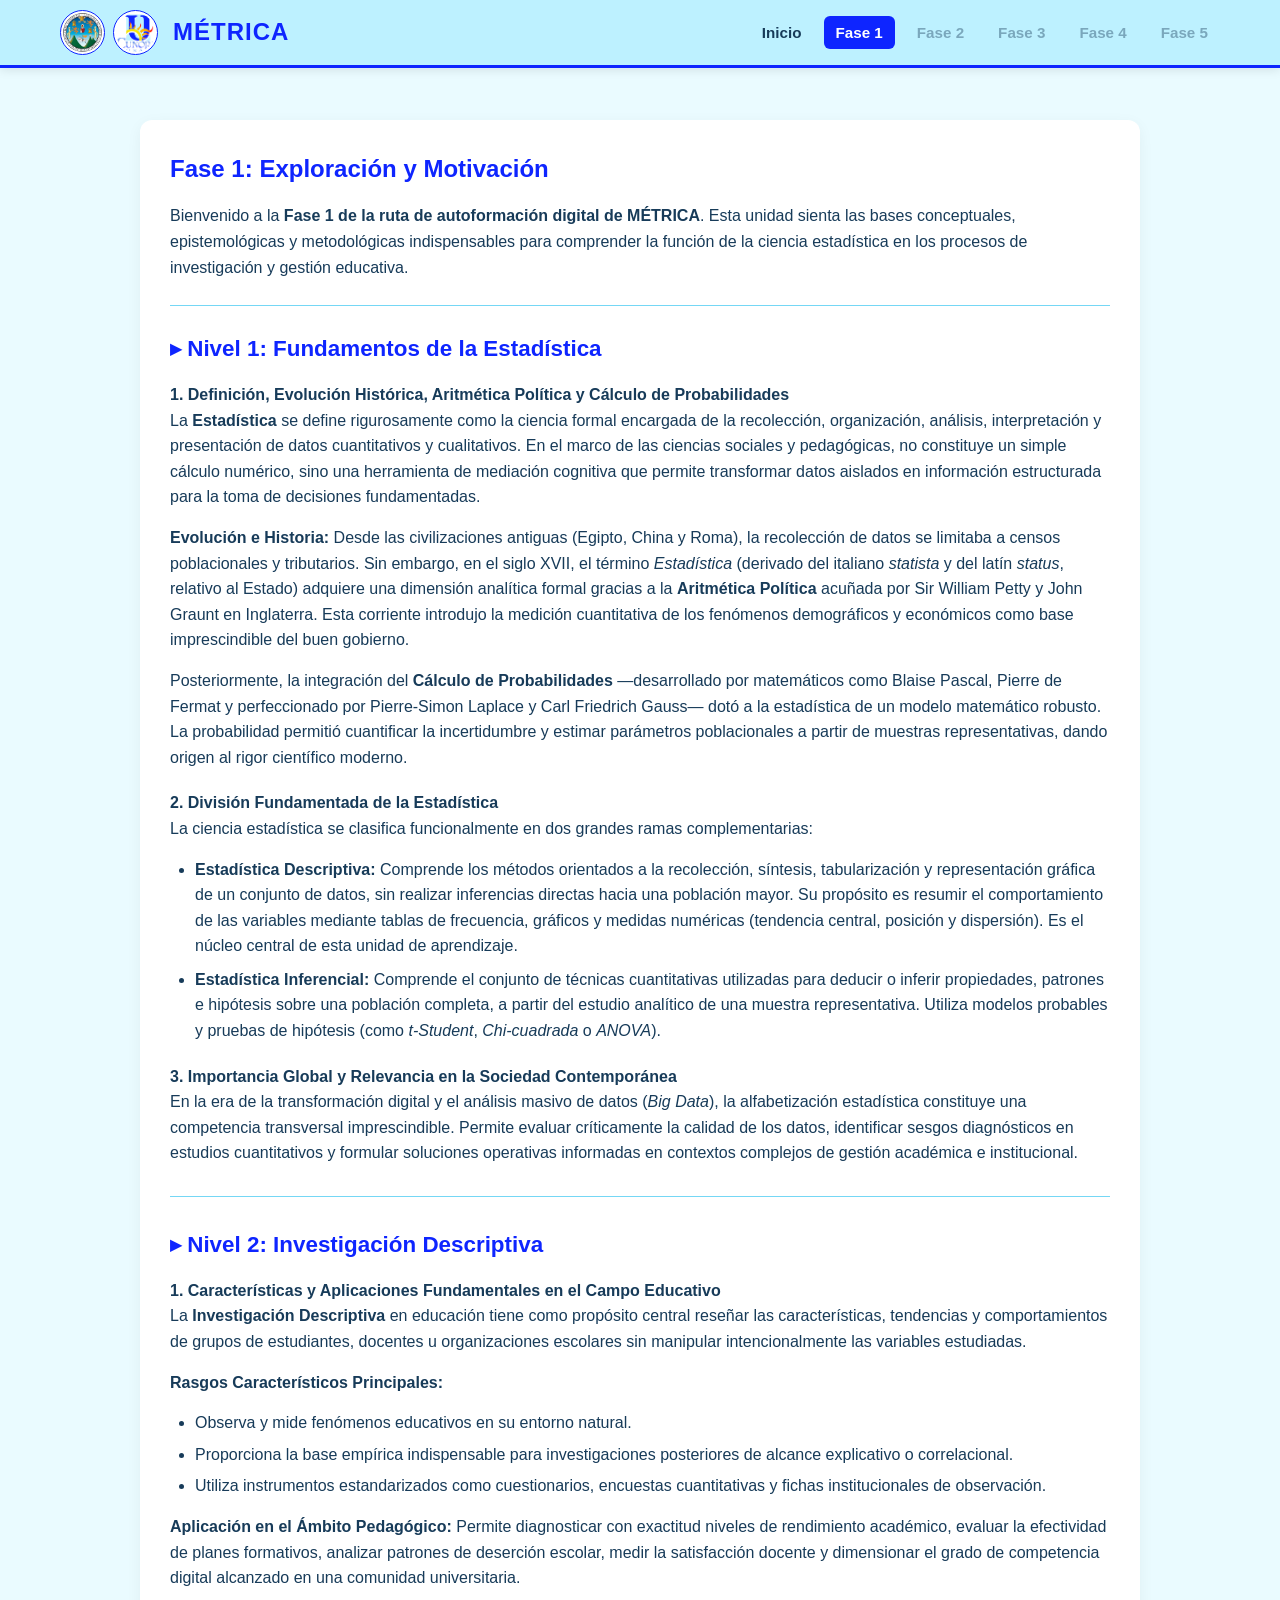
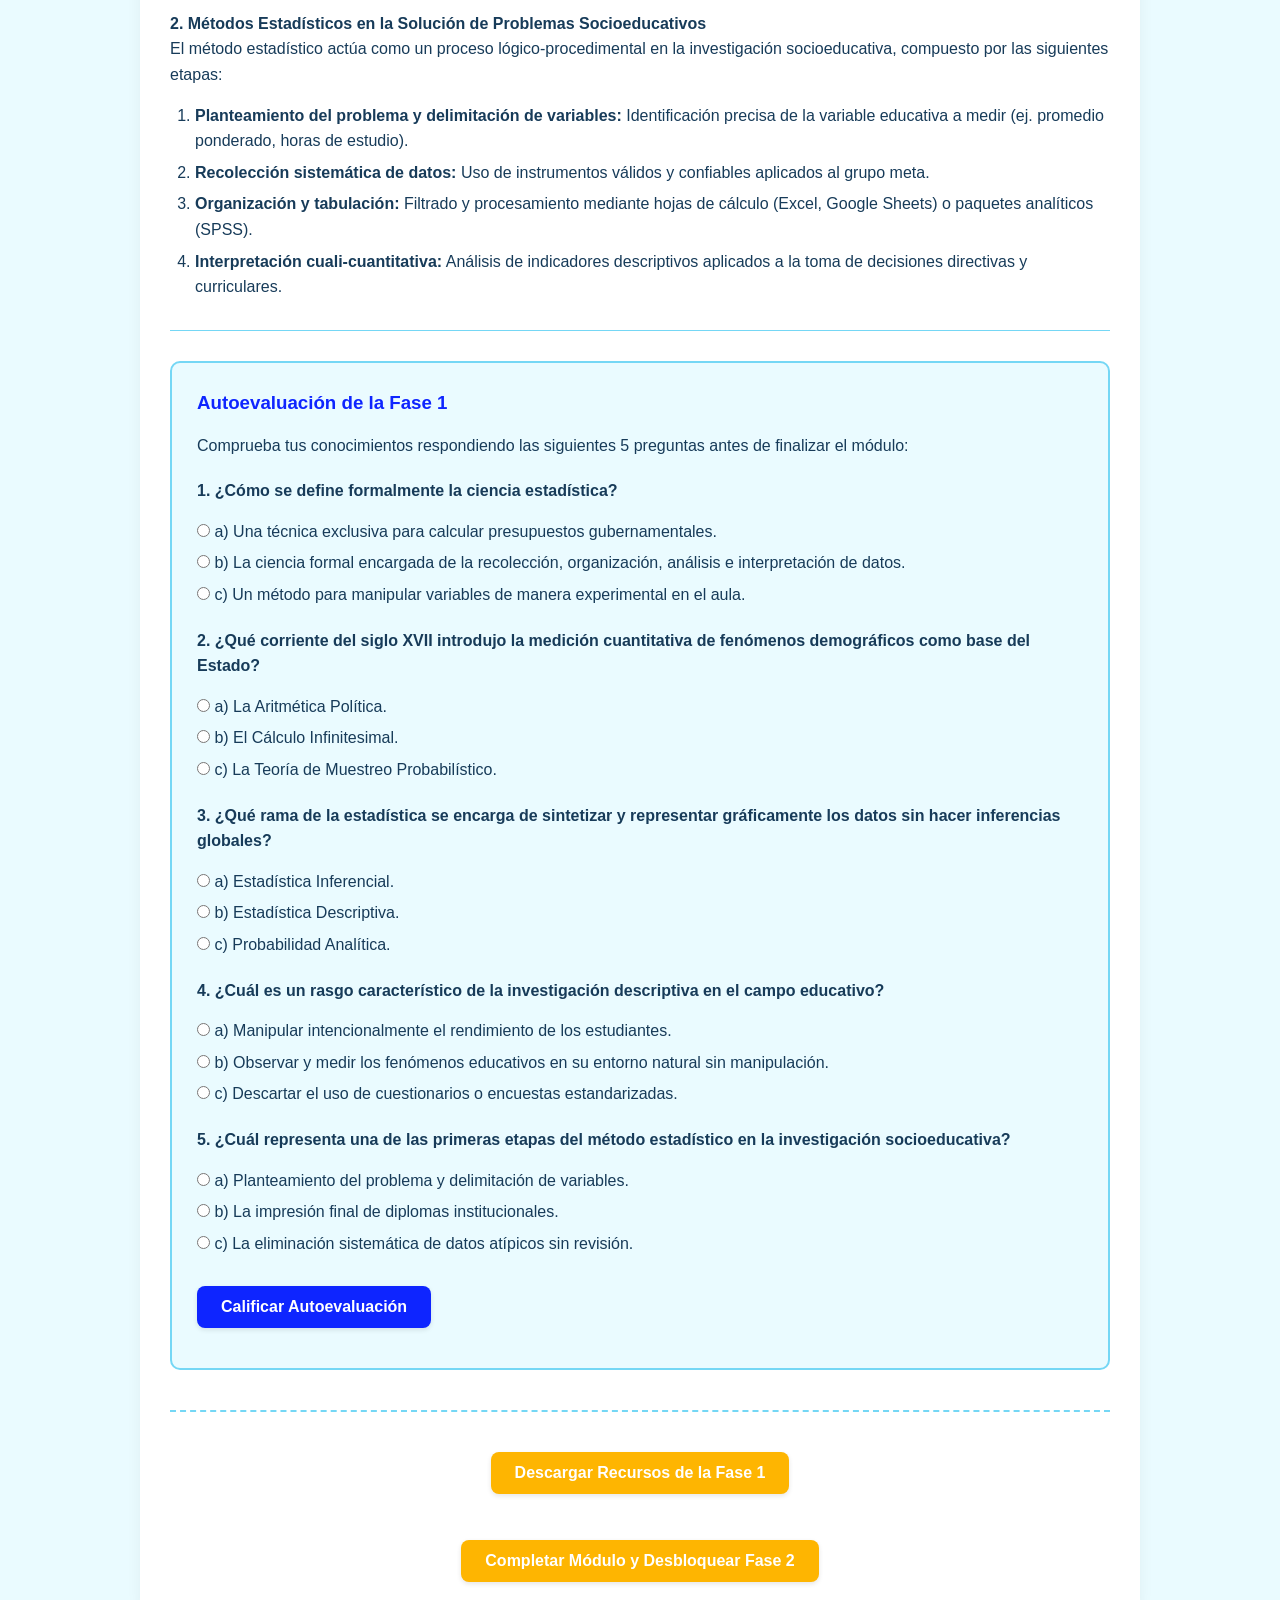
==== fase1.html @ e5405444 "Add files via upload" ====
<!DOCTYPE html>
<html lang="es">
<head>
  <meta charset="UTF-8">
  <meta name="viewport" content="width=device-width, initial-scale=1.0">
  <title>MÉTRICA - Fase 1: Exploración y Motivación</title>
  <link rel="stylesheet" href="css/styles.css">
  <style>
    /* Estilos adicionales para el Quiz */
    .quiz-container {
      background-color: var(--color-fondo);
      border: 2px solid var(--color-complementario);
      padding: 25px;
      border-radius: 10px;
      margin: 30px 0;
    }
    .pregunta-box {
      margin-bottom: 20px;
    }
    .pregunta-box p {
      font-weight: 600;
      color: var(--color-texto);
    }
    .opciones-list {
      list-style: none;
      margin-top: 8px;
    }
    .opciones-list li {
      margin-bottom: 6px;
    }
    #resultadoQuiz {
      font-weight: bold;
      font-size: 1.1rem;
      margin-top: 15px;
      text-align: center;
    }
  </style>
</head>
<body>

  <header>
    <nav>
      <div class="brand-container">
        <div class="brand-logos">
          <img src="images/logo_usac.jpg" alt="USAC">
          <img src="images/logo_cunori.png" alt="CUNORI">
        </div>
        <a href="index.html" class="logo">MÉTRICA</a>
      </div>
      <ul class="nav-links">
        <li><a href="index.html">Inicio</a></li>
        <li><a href="fase1.html" data-fase="1" class="active">Fase 1</a></li>
        <li><a href="fase2.html" data-fase="2">Fase 2</a></li>
        <li><a href="fase3.html" data-fase="3">Fase 3</a></li>
        <li><a href="fase4.html" data-fase="4">Fase 4</a></li>
        <li><a href="fase5.html" data-fase="5">Fase 5</a></li>
      </ul>
    </nav>
  </header>

  <main>
    <h2>Fase 1: Exploración y Motivación</h2>
    <p class="intro-text">
      Bienvenido a la <strong>Fase 1 de la ruta de autoformación digital de MÉTRICA</strong>. Esta unidad sienta las bases conceptuales, epistemológicas y metodológicas indispensables para comprender la función de la ciencia estadística en los procesos de investigación y gestión educativa.
    </p>

    <hr style="border: 0; border-top: 1px solid var(--color-complementario); margin: 25px 0;">

    <!-- NIVEL 1 -->
    <article class="nivel-container">
      <h3 style="color: var(--color-institucional); font-size: 1.4rem;">
        ▸ Nivel 1: Fundamentos de la Estadística
      </h3>

      <section style="margin-top: 15px;">
        <h4>1. Definición, Evolución Histórica, Aritmética Política y Cálculo de Probabilidades</h4>
        <p>
          La <strong>Estadística</strong> se define rigurosamente como la ciencia formal encargada de la recolección, organización, análisis, interpretación y presentación de datos cuantitativos y cualitativos. En el marco de las ciencias sociales y pedagógicas, no constituye un simple cálculo numérico, sino una herramienta de mediación cognitiva que permite transformar datos aislados en información estructurada para la toma de decisiones fundamentadas.
        </p>
        <p>
          <strong>Evolución e Historia:</strong> Desde las civilizaciones antiguas (Egipto, China y Roma), la recolección de datos se limitaba a censos poblacionales y tributarios. Sin embargo, en el siglo XVII, el término <em>Estadística</em> (derivado del italiano <em>statista</em> y del latín <em>status</em>, relativo al Estado) adquiere una dimensión analítica formal gracias a la <strong>Aritmética Política</strong> acuñada por Sir William Petty y John Graunt en Inglaterra. Esta corriente introdujo la medición cuantitativa de los fenómenos demográficos y económicos como base imprescindible del buen gobierno.
        </p>
        <p>
          Posteriormente, la integración del <strong>Cálculo de Probabilidades</strong> —desarrollado por matemáticos como Blaise Pascal, Pierre de Fermat y perfeccionado por Pierre-Simon Laplace y Carl Friedrich Gauss— dotó a la estadística de un modelo matemático robusto. La probabilidad permitió cuantificar la incertidumbre y estimar parámetros poblacionales a partir de muestras representativas, dando origen al rigor científico moderno.
        </p>
      </section>

      <section style="margin-top: 20px;">
        <h4>2. División Fundamentada de la Estadística</h4>
        <p>La ciencia estadística se clasifica funcionalmente en dos grandes ramas complementarias:</p>
        <ul style="margin-left: 25px; margin-bottom: 15px;">
          <li style="margin-bottom: 8px;">
            <strong>Estadística Descriptiva:</strong> Comprende los métodos orientados a la recolección, síntesis, tabularización y representación gráfica de un conjunto de datos, sin realizar inferencias directas hacia una población mayor. Su propósito es resumir el comportamiento de las variables mediante tablas de frecuencia, gráficos y medidas numéricas (tendencia central, posición y dispersión). Es el núcleo central de esta unidad de aprendizaje.
          </li>
          <li>
            <strong>Estadística Inferencial:</strong> Comprende el conjunto de técnicas cuantitativas utilizadas para deducir o inferir propiedades, patrones e hipótesis sobre una población completa, a partir del estudio analítico de una muestra representativa. Utiliza modelos probables y pruebas de hipótesis (como <em>t-Student</em>, <em>Chi-cuadrada</em> o <em>ANOVA</em>).
          </li>
        </ul>
      </section>

      <section style="margin-top: 20px;">
        <h4>3. Importancia Global y Relevancia en la Sociedad Contemporánea</h4>
        <p>
          En la era de la transformación digital y el análisis masivo de datos (<em>Big Data</em>), la alfabetización estadística constituye una competencia transversal imprescindible. Permite evaluar críticamente la calidad de los datos, identificar sesgos diagnósticos en estudios cuantitativos y formular soluciones operativas informadas en contextos complejos de gestión académica e institucional.
        </p>
      </section>
    </article>

    <hr style="border: 0; border-top: 1px solid var(--color-complementario); margin: 30px 0;">

    <!-- NIVEL 2 -->
    <article class="nivel-container">
      <h3 style="color: var(--color-institucional); font-size: 1.4rem;">
        ▸ Nivel 2: Investigación Descriptiva
      </h3>

      <section style="margin-top: 15px;">
        <h4>1. Características y Aplicaciones Fundamentales en el Campo Educativo</h4>
        <p>
          La <strong>Investigación Descriptiva</strong> en educación tiene como propósito central reseñar las características, tendencias y comportamientos de grupos de estudiantes, docentes u organizaciones escolares sin manipular intencionalmente las variables estudiadas.
        </p>
        <p><strong>Rasgos Característicos Principales:</strong></p>
        <ul style="margin-left: 25px; margin-bottom: 15px;">
          <li style="margin-bottom: 6px;">Observa y mide fenómenos educativos en su entorno natural.</li>
          <li style="margin-bottom: 6px;">Proporciona la base empírica indispensable para investigaciones posteriores de alcance explicativo o correlacional.</li>
          <li style="margin-bottom: 6px;">Utiliza instrumentos estandarizados como cuestionarios, encuestas cuantitativas y fichas institucionales de observación.</li>
        </ul>
        <p>
          <strong>Aplicación en el Ámbito Pedagógico:</strong> Permite diagnosticar con exactitud niveles de rendimiento académico, evaluar la efectividad de planes formativos, analizar patrones de deserción escolar, medir la satisfacción docente y dimensionar el grado de competencia digital alcanzado en una comunidad universitaria.
        </p>
      </section>

      <section style="margin-top: 20px;">
        <h4>2. Métodos Estadísticos en la Solución de Problemas Socioeducativos</h4>
        <p>
          El método estadístico actúa como un proceso lógico-procedimental en la investigación socioeducativa, compuesto por las siguientes etapas:
        </p>
        <ol style="margin-left: 25px; margin-bottom: 15px;">
          <li style="margin-bottom: 6px;"><strong>Planteamiento del problema y delimitación de variables:</strong> Identificación precisa de la variable educativa a medir (ej. promedio ponderado, horas de estudio).</li>
          <li style="margin-bottom: 6px;"><strong>Recolección sistemática de datos:</strong> Uso de instrumentos válidos y confiables aplicados al grupo meta.</li>
          <li style="margin-bottom: 6px;"><strong>Organización y tabulación:</strong> Filtrado y procesamiento mediante hojas de cálculo (Excel, Google Sheets) o paquetes analíticos (SPSS).</li>
          <li style="margin-bottom: 6px;"><strong>Interpretación cuali-cuantitativa:</strong> Análisis de indicadores descriptivos aplicados a la toma de decisiones directivas y curriculares.</li>
        </ol>
      </section>
    </article>

    <hr style="border: 0; border-top: 1px solid var(--color-complementario); margin: 30px 0;">

    <!-- QUIZ AUTOCALIFICABLE DE 5 PREGUNTAS -->
    <section class="quiz-container">
      <h3 style="color: var(--color-institucional); margin-bottom: 15px;">Autoevaluación de la Fase 1</h3>
      <p>Comprueba tus conocimientos respondiendo las siguientes 5 preguntas antes de finalizar el módulo:</p>

      <form id="quizForm" style="margin-top: 20px;">
        <!-- Pregunta 1 -->
        <div class="pregunta-box">
          <p>1. ¿Cómo se define formalmente la ciencia estadística?</p>
          <ul class="opciones-list">
            <li><label><input type="radio" name="p1" value="a"> a) Una técnica exclusiva para calcular presupuestos gubernamentales.</label></li>
            <li><label><input type="radio" name="p1" value="b"> b) La ciencia formal encargada de la recolección, organización, análisis e interpretación de datos.</label></li>
            <li><label><input type="radio" name="p1" value="c"> c) Un método para manipular variables de manera experimental en el aula.</label></li>
          </ul>
        </div>

        <!-- Pregunta 2 -->
        <div class="pregunta-box">
          <p>2. ¿Qué corriente del siglo XVII introdujo la medición cuantitativa de fenómenos demográficos como base del Estado?</p>
          <ul class="opciones-list">
            <li><label><input type="radio" name="p2" value="a"> a) La Aritmética Política.</label></li>
            <li><label><input type="radio" name="p2" value="b"> b) El Cálculo Infinitesimal.</label></li>
            <li><label><input type="radio" name="p2" value="c"> c) La Teoría de Muestreo Probabilístico.</label></li>
          </ul>
        </div>

        <!-- Pregunta 3 -->
        <div class="pregunta-box">
          <p>3. ¿Qué rama de la estadística se encarga de sintetizar y representar gráficamente los datos sin hacer inferencias globales?</p>
          <ul class="opciones-list">
            <li><label><input type="radio" name="p3" value="a"> a) Estadística Inferencial.</label></li>
            <li><label><input type="radio" name="p3" value="b"> b) Estadística Descriptiva.</label></li>
            <li><label><input type="radio" name="p3" value="c"> c) Probabilidad Analítica.</label></li>
          </ul>
        </div>

        <!-- Pregunta 4 -->
        <div class="pregunta-box">
          <p>4. ¿Cuál es un rasgo característico de la investigación descriptiva en el campo educativo?</p>
          <ul class="opciones-list">
            <li><label><input type="radio" name="p4" value="a"> a) Manipular intencionalmente el rendimiento de los estudiantes.</label></li>
            <li><label><input type="radio" name="p4" value="b"> b) Observar y medir los fenómenos educativos en su entorno natural sin manipulación.</label></li>
            <li><label><input type="radio" name="p4" value="c"> c) Descartar el uso de cuestionarios o encuestas estandarizadas.</label></li>
          </ul>
        </div>

        <!-- Pregunta 5 -->
        <div class="pregunta-box">
          <p>5. ¿Cuál representa una de las primeras etapas del método estadístico en la investigación socioeducativa?</p>
          <ul class="opciones-list">
            <li><label><input type="radio" name="p5" value="a"> a) Planteamiento del problema y delimitación de variables.</label></li>
            <li><label><input type="radio" name="p5" value="b"> b) La impresión final de diplomas institucionales.</label></li>
            <li><label><input type="radio" name="p5" value="c"> c) La eliminación sistemática de datos atípicos sin revisión.</label></li>
          </ul>
        </div>

        <button type="button" class="btn-descargar" onclick="calificarQuiz()" style="background-color: var(--color-institucional); margin-top: 10px;">Calificar Autoevaluación</button>
      </form>

      <div id="resultadoQuiz"></div>
    </section>

    <!-- SECCIÓN DE CIERRE Y ACCIONES -->
    <section class="footer-section">
      <button class="btn-descargar" onclick="descargarRecursos('Fase 1 - Exploración y Motivación')">Descargar Recursos de la Fase 1</button>
      <br><br>
      <button class="btn-completar" onclick="completarFase(1)">Completar Módulo y Desbloquear Fase 2</button>
    </section>
  </main>

  <script src="js/main.js"></script>
  <script>
    // Lógica específica para autocalificar el Quiz de la Fase 1
    function calificarQuiz() {
      const respuestasCorrectas = {
        p1: "b",
        p2: "a",
        p3: "b",
        p4: "b",
        p5: "a"
      };

      let aciertos = 0;
      let totalPreguntas = 5;
      let respondidasTodas = true;

      for (let i = 1; i <= totalPreguntas; i++) {
        const seleccionada = document.querySelector(`input[name="p5"]:checked`.replace("p5", `p${i}`));
        if (!seleccionada) {
          respondidasTodas = false;
          break;
        }
        if (seleccionada.value === respuestasCorrectas[`p${i}`]) {
          aciertos++;
        }
      }

      const contenedorResultado = document.getElementById("resultadoQuiz");

      if (!respondidasTodas) {
        contenedorResultado.style.color = "#FEB501"; // Naranja académico
        contenedorResultado.innerHTML = "Por favor, responde todas las preguntas antes de calificar.";
        return;
      }

      if (aciertos >= 4) {
        contenedorResultado.style.color = "#0E25FF"; // Azul institucional
        contenedorResultado.innerHTML = `¡Excelente trabajo! Has obtenido ${aciertos} de ${5} aciertos. Has comprendido perfectamente la base conceptual.`;
      } else {
        contenedorResultado.style.color = "#173B59";
        contenedorResultado.innerHTML = `Has obtenido ${aciertos} de ${5} aciertos. Te sugerimos repasar brevemente los textos teóricos de arriba antes de continuar.`;
      }
    }
  </script>
</body>
</html>
---- css/styles.css ----
:root {
  --color-principal: #BDF1FF;      /* 45% */
  --color-fondo: #EAFBFF;          /* 20% */
  --color-institucional: #0E25FF;  /* 15% */
  --color-complementario: #75D7F5; /* 10% */
  --color-acento: #FCE609;         /* 5% */
  --color-naranja: #FEB501;        /* 5% */
  --color-texto: #173B59;          /* Uso complementario */
}

* {
  box-sizing: border-box;
  margin: 0;
  padding: 0;
  font-family: 'Segoe UI', Tahoma, Geneva, Verdana, sans-serif;
}

body {
  background-color: var(--color-fondo);
  color: var(--color-texto);
  line-height: 1.6;
  padding-top: 100px; /* Espacio para el header fijo */
}

/* Encabezado Fijo con Logotipos */
header {
  position: fixed;
  top: 0;
  left: 0;
  width: 100%;
  background-color: var(--color-principal);
  border-bottom: 3px solid var(--color-institucional);
  z-index: 1000;
  box-shadow: 0 2px 10px rgba(0,0,0,0.1);
}

nav {
  display: flex;
  justify-content: space-between;
  align-items: center;
  max-width: 1200px;
  margin: 0 auto;
  padding: 10px 20px;
}

.brand-container {
  display: flex;
  align-items: center;
  gap: 15px;
}

.brand-logos {
  display: flex;
  gap: 8px;
  align-items: center;
}

.brand-logos img {
  height: 45px;
  width: 45px;
  object-fit: contain;
  border-radius: 50%;
  background: #fff;
  padding: 2px;
  border: 1px solid var(--color-institucional);
}

.logo {
  font-weight: 800;
  font-size: 1.5rem;
  color: var(--color-institucional);
  text-decoration: none;
  letter-spacing: 1px;
}

.nav-links {
  display: flex;
  list-style: none;
  gap: 10px;
}

.nav-links a {
  text-decoration: none;
  color: var(--color-texto);
  font-weight: 600;
  padding: 8px 12px;
  border-radius: 6px;
  transition: all 0.3s ease;
  font-size: 0.95rem;
}

.nav-links a:hover {
  background-color: var(--color-complementario);
  color: var(--color-institucional);
}

.nav-links a.active {
  background-color: var(--color-institucional);
  color: #ffffff;
}

.nav-links a.disabled {
  opacity: 0.4;
  pointer-events: none;
  cursor: not-allowed;
}

/* Contenedor Principal */
main {
  max-width: 1000px;
  margin: 20px auto;
  padding: 30px;
  background: #ffffff;
  border-radius: 12px;
  box-shadow: 0 4px 15px rgba(0, 0, 0, 0.05);
}

h1, h2, h3 {
  color: var(--color-institucional);
  margin-bottom: 15px;
}

p {
  margin-bottom: 15px;
}

.btn-completar, .btn-descargar {
  display: inline-block;
  background-color: var(--color-naranja);
  color: #ffffff;
  border: none;
  padding: 12px 24px;
  font-size: 1rem;
  font-weight: bold;
  border-radius: 8px;
  cursor: pointer;
  margin-top: 20px;
  transition: background-color 0.3s ease;
  text-decoration: none;
  box-shadow: 0 2px 5px rgba(0,0,0,0.1);
}

.btn-completar:hover, .btn-descargar:hover {
  background-color: var(--color-acento);
  color: var(--color-texto);
}

.footer-section {
  text-align: center;
  margin-top: 40px;
  padding-top: 20px;
  border-top: 2px dashed var(--color-complementario);
}

/* Estilo para el Diploma Oficial */
.diploma-box {
  border: 8px double var(--color-institucional);
  padding: 40px;
  text-align: center;
  background: #fff;
  border-radius: 12px;
  margin-top: 25px;
  box-shadow: 0 5px 20px rgba(0,0,0,0.1);
}

.diploma-header-logos {
  display: flex;
  justify-content: space-around;
  align-items: center;
  margin-bottom: 20px;
}

.diploma-header-logos img {
  height: 70px;
  object-fit: contain;
}

/* Responsivo para Celulares y Tablets */
@media (max-width: 768px) {
  nav {
    flex-direction: column;
    gap: 12px;
  }

  .nav-links {
    flex-wrap: wrap;
    justify-content: center;
    font-size: 0.85rem;
  }

  body {
    padding-top: 140px;
  }
}

/* --- CONFIGURACIÓN PARA IMPRESIÓN HORIZONTAL AUTOMÁTICA DEL DIPLOMA --- */
@page {
  size: landscape;
  margin: 0;
}

@media print {
  /* Ocultar elementos sobrantes */
  header, 
  main > h2, 
  main > p, 
  .diploma-form-container, 
  .footer-section, 
  .btn-completar {
    display: none !important;
  }

  /* Resetear contenedores superiores */
  html, body, main {
    background: #ffffff !important;
    box-shadow: none !important;
    margin: 0 !important;
    padding: 0 !important;
    width: 100% !important;
    max-width: 100% !important;
    height: 100% !important;
  }

  /* Estructura horizontal del diploma */
  .diploma-box {
    box-sizing: border-box !important;
    border: 6px double #0E25FF !important;
    width: 92vw !important;
    height: 88vh !important;
    margin: 4vh auto !important;
    padding: 30px 40px !important;
    display: flex !important;
    flex-direction: column !important;
    justify-content: space-between !important;
    align-items: center !important;
    background: #ffffff !important;
    box-shadow: none !important;
    page-break-after: avoid !important;
    page-break-inside: avoid !important;
  }

  .diploma-header-logos {
    width: 100% !important;
    display: flex !important;
    justify-content: space-between !important;
    align-items: center !important;
  }

  .diploma-header-logos img {
    height: 65px !important;
    width: auto !important;
  }
}
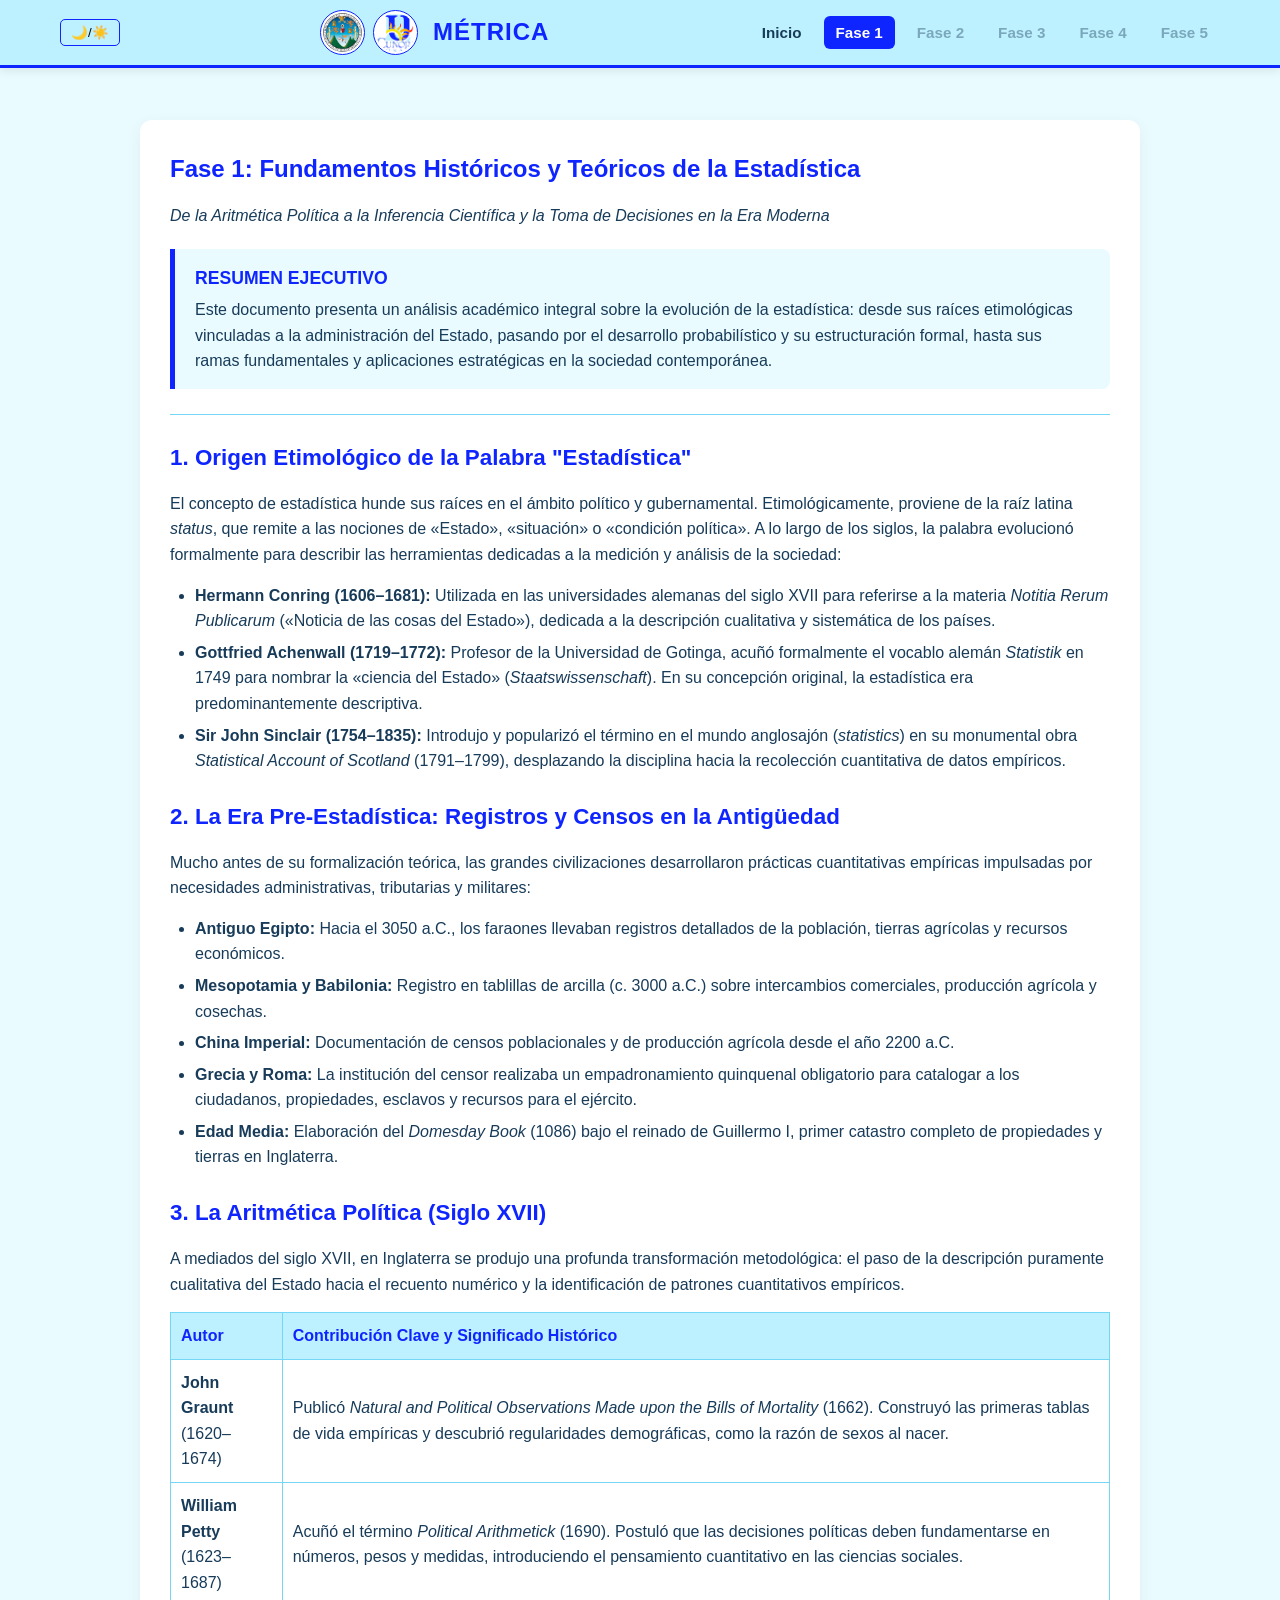
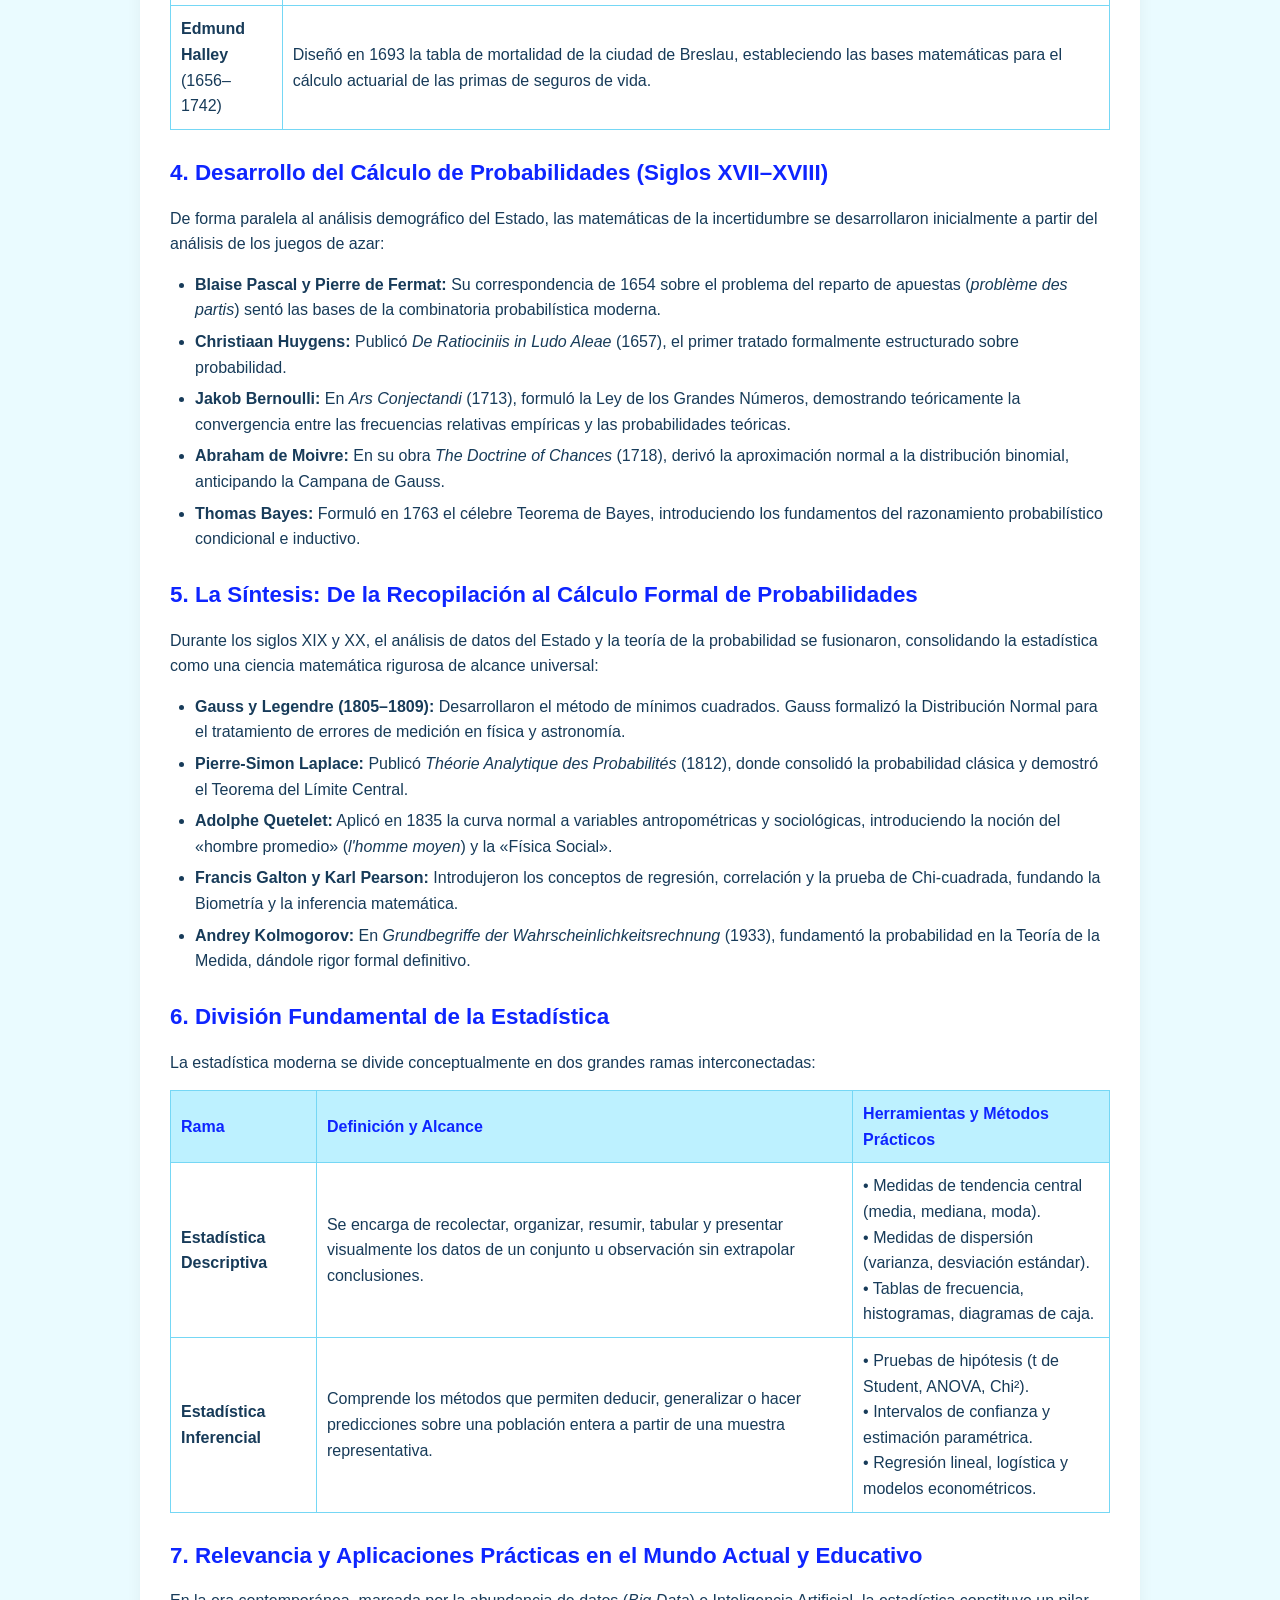
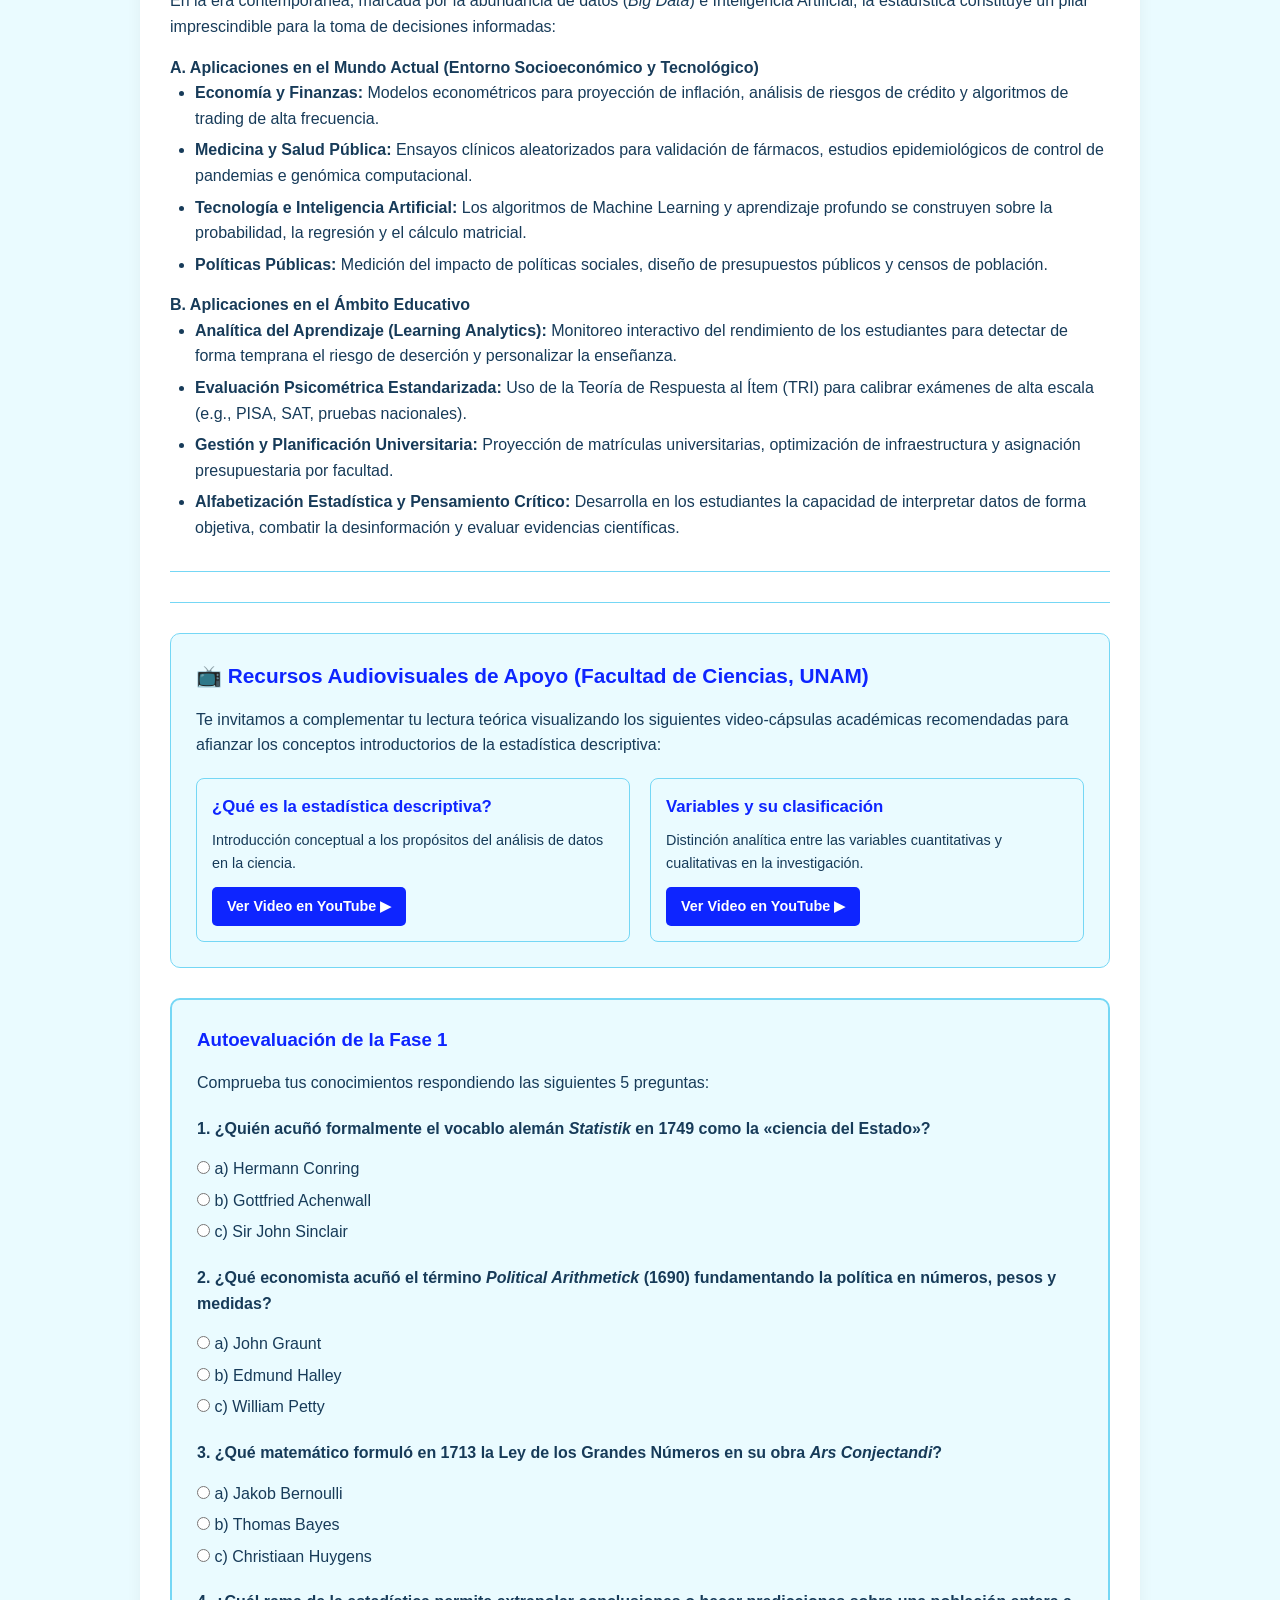
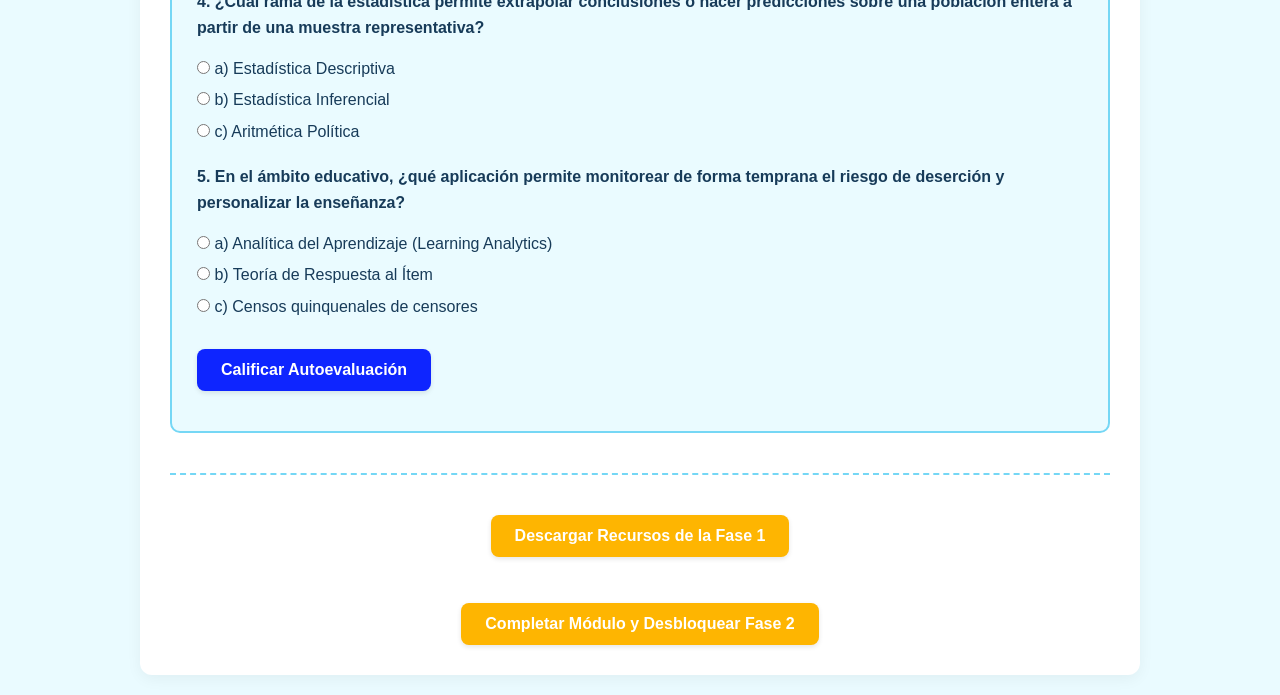
==== commit 18140ea9: "Add files via upload" ====
--- a/fase1.html
+++ b/fase1.html
@@ -3,10 +3,9 @@
 <head>
   <meta charset="UTF-8">
   <meta name="viewport" content="width=device-width, initial-scale=1.0">
-  <title>MÉTRICA - Fase 1: Exploración y Motivación</title>
+  <title>MÉTRICA - Fase 1: Fundamentos Históricos y Teóricos</title>
   <link rel="stylesheet" href="css/styles.css">
   <style>
-    /* Estilos adicionales para el Quiz */
     .quiz-container {
       background-color: var(--color-fondo);
       border: 2px solid var(--color-complementario);
@@ -34,12 +33,34 @@
       margin-top: 15px;
       text-align: center;
     }
+    .tabla-academica {
+      width: 100%;
+      border-collapse: collapse;
+      margin: 15px 0;
+    }
+    .tabla-academica th, .tabla-academica td {
+      border: 1px solid var(--color-complementario);
+      padding: 10px;
+      text-align: left;
+    }
+    .tabla-academica th {
+      background-color: var(--color-principal);
+      color: var(--color-institucional);
+    }
+    .resumen-ejecutivo {
+      background-color: var(--color-fondo);
+      border-left: 5px solid var(--color-institucional);
+      padding: 15px 20px;
+      border-radius: 0 8px 8px 0;
+      margin: 20px 0;
+    }
   </style>
 </head>
 <body>
 
   <header>
     <nav>
+      <button onclick="toggleDarkMode()" style="background: none; border: 1px solid var(--color-institucional); padding: 5px 10px; border-radius: 5px; cursor: pointer;" title="Cambiar Modo Oscuro/Claro">🌙/☀️</button>
       <div class="brand-container">
         <div class="brand-logos">
           <img src="images/logo_usac.jpg" alt="USAC">
@@ -59,146 +80,249 @@
   </header>
 
   <main>
-    <h2>Fase 1: Exploración y Motivación</h2>
-    <p class="intro-text">
-      Bienvenido a la <strong>Fase 1 de la ruta de autoformación digital de MÉTRICA</strong>. Esta unidad sienta las bases conceptuales, epistemológicas y metodológicas indispensables para comprender la función de la ciencia estadística en los procesos de investigación y gestión educativa.
-    </p>
+    <h2>Fase 1: Fundamentos Históricos y Teóricos de la Estadística</h2>
+    <p style="font-style: italic; color: var(--color-texto);">De la Aritmética Política a la Inferencia Científica y la Toma de Decisiones en la Era Moderna</p>
+
+    <div class="resumen-ejecutivo">
+      <h3 style="color: var(--color-institucional); font-size: 1.1rem; margin-bottom: 5px;">RESUMEN EJECUTIVO</h3>
+      <p style="margin-bottom: 0;">
+        Este documento presenta un análisis académico integral sobre la evolución de la estadística: desde sus raíces etimológicas vinculadas a la administración del Estado, pasando por el desarrollo probabilístico y su estructuración formal, hasta sus ramas fundamentales y aplicaciones estratégicas en la sociedad contemporánea.
+      </p>
+    </div>
 
     <hr style="border: 0; border-top: 1px solid var(--color-complementario); margin: 25px 0;">
 
-    <!-- NIVEL 1 -->
     <article class="nivel-container">
       <h3 style="color: var(--color-institucional); font-size: 1.4rem;">
-        ▸ Nivel 1: Fundamentos de la Estadística
-      </h3>
-
-      <section style="margin-top: 15px;">
-        <h4>1. Definición, Evolución Histórica, Aritmética Política y Cálculo de Probabilidades</h4>
-        <p>
-          La <strong>Estadística</strong> se define rigurosamente como la ciencia formal encargada de la recolección, organización, análisis, interpretación y presentación de datos cuantitativos y cualitativos. En el marco de las ciencias sociales y pedagógicas, no constituye un simple cálculo numérico, sino una herramienta de mediación cognitiva que permite transformar datos aislados en información estructurada para la toma de decisiones fundamentadas.
-        </p>
-        <p>
-          <strong>Evolución e Historia:</strong> Desde las civilizaciones antiguas (Egipto, China y Roma), la recolección de datos se limitaba a censos poblacionales y tributarios. Sin embargo, en el siglo XVII, el término <em>Estadística</em> (derivado del italiano <em>statista</em> y del latín <em>status</em>, relativo al Estado) adquiere una dimensión analítica formal gracias a la <strong>Aritmética Política</strong> acuñada por Sir William Petty y John Graunt en Inglaterra. Esta corriente introdujo la medición cuantitativa de los fenómenos demográficos y económicos como base imprescindible del buen gobierno.
-        </p>
-        <p>
-          Posteriormente, la integración del <strong>Cálculo de Probabilidades</strong> —desarrollado por matemáticos como Blaise Pascal, Pierre de Fermat y perfeccionado por Pierre-Simon Laplace y Carl Friedrich Gauss— dotó a la estadística de un modelo matemático robusto. La probabilidad permitió cuantificar la incertidumbre y estimar parámetros poblacionales a partir de muestras representativas, dando origen al rigor científico moderno.
-        </p>
-      </section>
-
-      <section style="margin-top: 20px;">
-        <h4>2. División Fundamentada de la Estadística</h4>
-        <p>La ciencia estadística se clasifica funcionalmente en dos grandes ramas complementarias:</p>
-        <ul style="margin-left: 25px; margin-bottom: 15px;">
-          <li style="margin-bottom: 8px;">
-            <strong>Estadística Descriptiva:</strong> Comprende los métodos orientados a la recolección, síntesis, tabularización y representación gráfica de un conjunto de datos, sin realizar inferencias directas hacia una población mayor. Su propósito es resumir el comportamiento de las variables mediante tablas de frecuencia, gráficos y medidas numéricas (tendencia central, posición y dispersión). Es el núcleo central de esta unidad de aprendizaje.
-          </li>
-          <li>
-            <strong>Estadística Inferencial:</strong> Comprende el conjunto de técnicas cuantitativas utilizadas para deducir o inferir propiedades, patrones e hipótesis sobre una población completa, a partir del estudio analítico de una muestra representativa. Utiliza modelos probables y pruebas de hipótesis (como <em>t-Student</em>, <em>Chi-cuadrada</em> o <em>ANOVA</em>).
-          </li>
-        </ul>
-      </section>
-
-      <section style="margin-top: 20px;">
-        <h4>3. Importancia Global y Relevancia en la Sociedad Contemporánea</h4>
-        <p>
-          En la era de la transformación digital y el análisis masivo de datos (<em>Big Data</em>), la alfabetización estadística constituye una competencia transversal imprescindible. Permite evaluar críticamente la calidad de los datos, identificar sesgos diagnósticos en estudios cuantitativos y formular soluciones operativas informadas en contextos complejos de gestión académica e institucional.
-        </p>
-      </section>
+        1. Origen Etimológico de la Palabra "Estadística"
+      </h3>
+      <p>
+        El concepto de estadística hunde sus raíces en el ámbito político y gubernamental. Etimológicamente, proviene de la raíz latina <em>status</em>, que remite a las nociones de «Estado», «situación» o «condición política». A lo largo de los siglos, la palabra evolucionó formalmente para describir las herramientas dedicadas a la medición y análisis de la sociedad:
+      </p>
+      <ul style="margin-left: 25px; margin-bottom: 15px;">
+        <li style="margin-bottom: 6px;"><strong>Hermann Conring (1606–1681):</strong> Utilizada en las universidades alemanas del siglo XVII para referirse a la materia <em>Notitia Rerum Publicarum</em> («Noticia de las cosas del Estado»), dedicada a la descripción cualitativa y sistemática de los países.</li>
+        <li style="margin-bottom: 6px;"><strong>Gottfried Achenwall (1719–1772):</strong> Profesor de la Universidad de Gotinga, acuñó formalmente el vocablo alemán <em>Statistik</em> en 1749 para nombrar la «ciencia del Estado» (<em>Staatswissenschaft</em>). En su concepción original, la estadística era predominantemente descriptiva.</li>
+        <li style="margin-bottom: 6px;"><strong>Sir John Sinclair (1754–1835):</strong> Introdujo y popularizó el término en el mundo anglosajón (<em>statistics</em>) en su monumental obra <em>Statistical Account of Scotland</em> (1791–1799), desplazando la disciplina hacia la recolección cuantitativa de datos empíricos.</li>
+      </ul>
+    </article>
+
+    <article class="nivel-container" style="margin-top: 25px;">
+      <h3 style="color: var(--color-institucional); font-size: 1.4rem;">
+        2. La Era Pre-Estadística: Registros y Censos en la Antigüedad
+      </h3>
+      <p>
+        Mucho antes de su formalización teórica, las grandes civilizaciones desarrollaron prácticas cuantitativas empíricas impulsadas por necesidades administrativas, tributarias y militares:
+      </p>
+      <ul style="margin-left: 25px; margin-bottom: 15px;">
+        <li style="margin-bottom: 6px;"><strong>Antiguo Egipto:</strong> Hacia el 3050 a.C., los faraones llevaban registros detallados de la población, tierras agrícolas y recursos económicos.</li>
+        <li style="margin-bottom: 6px;"><strong>Mesopotamia y Babilonia:</strong> Registro en tablillas de arcilla (c. 3000 a.C.) sobre intercambios comerciales, producción agrícola y cosechas.</li>
+        <li style="margin-bottom: 6px;"><strong>China Imperial:</strong> Documentación de censos poblacionales y de producción agrícola desde el año 2200 a.C.</li>
+        <li style="margin-bottom: 6px;"><strong>Grecia y Roma:</strong> La institución del censor realizaba un empadronamiento quinquenal obligatorio para catalogar a los ciudadanos, propiedades, esclavos y recursos para el ejército.</li>
+        <li style="margin-bottom: 6px;"><strong>Edad Media:</strong> Elaboración del <em>Domesday Book</em> (1086) bajo el reinado de Guillermo I, primer catastro completo de propiedades y tierras en Inglaterra.</li>
+      </ul>
+    </article>
+
+    <article class="nivel-container" style="margin-top: 25px;">
+      <h3 style="color: var(--color-institucional); font-size: 1.4rem;">
+        3. La Aritmética Política (Siglo XVII)
+      </h3>
+      <p>
+        A mediados del siglo XVII, en Inglaterra se produjo una profunda transformación metodológica: el paso de la descripción puramente cualitativa del Estado hacia el recuento numérico y la identificación de patrones cuantitativos empíricos.
+      </p>
+      <table class="tabla-academica">
+        <thead>
+          <tr>
+            <th>Autor</th>
+            <th>Contribución Clave y Significado Histórico</th>
+          </tr>
+        </thead>
+        <tbody>
+          <tr>
+            <td><strong>John Graunt</strong><br>(1620–1674)</td>
+            <td>Publicó <em>Natural and Political Observations Made upon the Bills of Mortality</em> (1662). Construyó las primeras tablas de vida empíricas y descubrió regularidades demográficas, como la razón de sexos al nacer.</td>
+          </tr>
+          <tr>
+            <td><strong>William Petty</strong><br>(1623–1687)</td>
+            <td>Acuñó el término <em>Political Arithmetick</em> (1690). Postuló que las decisiones políticas deben fundamentarse en números, pesos y medidas, introduciendo el pensamiento cuantitativo en las ciencias sociales.</td>
+          </tr>
+          <tr>
+            <td><strong>Edmund Halley</strong><br>(1656–1742)</td>
+            <td>Diseñó en 1693 la tabla de mortalidad de la ciudad de Breslau, estableciendo las bases matemáticas para el cálculo actuarial de las primas de seguros de vida.</td>
+          </tr>
+        </tbody>
+      </table>
+    </article>
+
+    <article class="nivel-container" style="margin-top: 25px;">
+      <h3 style="color: var(--color-institucional); font-size: 1.4rem;">
+        4. Desarrollo del Cálculo de Probabilidades (Siglos XVII–XVIII)
+      </h3>
+      <p>
+        De forma paralela al análisis demográfico del Estado, las matemáticas de la incertidumbre se desarrollaron inicialmente a partir del análisis de los juegos de azar:
+      </p>
+      <ul style="margin-left: 25px; margin-bottom: 15px;">
+        <li style="margin-bottom: 6px;"><strong>Blaise Pascal y Pierre de Fermat:</strong> Su correspondencia de 1654 sobre el problema del reparto de apuestas (<em>problème des partis</em>) sentó las bases de la combinatoria probabilística moderna.</li>
+        <li style="margin-bottom: 6px;"><strong>Christiaan Huygens:</strong> Publicó <em>De Ratiociniis in Ludo Aleae</em> (1657), el primer tratado formalmente estructurado sobre probabilidad.</li>
+        <li style="margin-bottom: 6px;"><strong>Jakob Bernoulli:</strong> En <em>Ars Conjectandi</em> (1713), formuló la Ley de los Grandes Números, demostrando teóricamente la convergencia entre las frecuencias relativas empíricas y las probabilidades teóricas.</li>
+        <li style="margin-bottom: 6px;"><strong>Abraham de Moivre:</strong> En su obra <em>The Doctrine of Chances</em> (1718), derivó la aproximación normal a la distribución binomial, anticipando la Campana de Gauss.</li>
+        <li style="margin-bottom: 6px;"><strong>Thomas Bayes:</strong> Formuló en 1763 el célebre Teorema de Bayes, introduciendo los fundamentos del razonamiento probabilístico condicional e inductivo.</li>
+      </ul>
+    </article>
+
+    <article class="nivel-container" style="margin-top: 25px;">
+      <h3 style="color: var(--color-institucional); font-size: 1.4rem;">
+        5. La Síntesis: De la Recopilación al Cálculo Formal de Probabilidades
+      </h3>
+      <p>
+        Durante los siglos XIX y XX, el análisis de datos del Estado y la teoría de la probabilidad se fusionaron, consolidando la estadística como una ciencia matemática rigurosa de alcance universal:
+      </p>
+      <ul style="margin-left: 25px; margin-bottom: 15px;">
+        <li style="margin-bottom: 6px;"><strong>Gauss y Legendre (1805–1809):</strong> Desarrollaron el método de mínimos cuadrados. Gauss formalizó la Distribución Normal para el tratamiento de errores de medición en física y astronomía.</li>
+        <li style="margin-bottom: 6px;"><strong>Pierre-Simon Laplace:</strong> Publicó <em>Théorie Analytique des Probabilités</em> (1812), donde consolidó la probabilidad clásica y demostró el Teorema del Límite Central.</li>
+        <li style="margin-bottom: 6px;"><strong>Adolphe Quetelet:</strong> Aplicó en 1835 la curva normal a variables antropométricas y sociológicas, introduciendo la noción del «hombre promedio» (<em>l'homme moyen</em>) y la «Física Social».</li>
+        <li style="margin-bottom: 6px;"><strong>Francis Galton y Karl Pearson:</strong> Introdujeron los conceptos de regresión, correlación y la prueba de Chi-cuadrada, fundando la Biometría y la inferencia matemática.</li>
+        <li style="margin-bottom: 6px;"><strong>Andrey Kolmogorov:</strong> En <em>Grundbegriffe der Wahrscheinlichkeitsrechnung</em> (1933), fundamentó la probabilidad en la Teoría de la Medida, dándole rigor formal definitivo.</li>
+      </ul>
+    </article>
+
+    <article class="nivel-container" style="margin-top: 25px;">
+      <h3 style="color: var(--color-institucional); font-size: 1.4rem;">
+        6. División Fundamental de la Estadística
+      </h3>
+      <p>La estadística moderna se divide conceptualmente en dos grandes ramas interconectadas:</p>
+      <table class="tabla-academica">
+        <thead>
+          <tr>
+            <th>Rama</th>
+            <th>Definición y Alcance</th>
+            <th>Herramientas y Métodos Prácticos</th>
+          </tr>
+        </thead>
+        <tbody>
+          <tr>
+            <td><strong>Estadística Descriptiva</strong></td>
+            <td>Se encarga de recolectar, organizar, resumir, tabular y presentar visualmente los datos de un conjunto u observación sin extrapolar conclusiones.</td>
+            <td>
+              • Medidas de tendencia central (media, mediana, moda).<br>
+              • Medidas de dispersión (varianza, desviación estándar).<br>
+              • Tablas de frecuencia, histogramas, diagramas de caja.
+            </td>
+          </tr>
+          <tr>
+            <td><strong>Estadística Inferencial</strong></td>
+            <td>Comprende los métodos que permiten deducir, generalizar o hacer predicciones sobre una población entera a partir de una muestra representativa.</td>
+            <td>
+              • Pruebas de hipótesis (t de Student, ANOVA, Chi²).<br>
+              • Intervalos de confianza y estimación paramétrica.<br>
+              • Regresión lineal, logística y modelos econométricos.
+            </td>
+          </tr>
+        </tbody>
+      </table>
+    </article>
+
+    <article class="nivel-container" style="margin-top: 25px;">
+      <h3 style="color: var(--color-institucional); font-size: 1.4rem;">
+        7. Relevancia y Aplicaciones Prácticas en el Mundo Actual y Educativo
+      </h3>
+      <p>En la era contemporánea, marcada por la abundancia de datos (<em>Big Data</em>) e Inteligencia Artificial, la estadística constituye un pilar imprescindible para la toma de decisiones informadas:</p>
+      
+      <h4 style="margin-top: 15px;">A. Aplicaciones en el Mundo Actual (Entorno Socioeconómico y Tecnológico)</h4>
+      <ul style="margin-left: 25px; margin-bottom: 15px;">
+        <li style="margin-bottom: 6px;"><strong>Economía y Finanzas:</strong> Modelos econométricos para proyección de inflación, análisis de riesgos de crédito y algoritmos de trading de alta frecuencia.</li>
+        <li style="margin-bottom: 6px;"><strong>Medicina y Salud Pública:</strong> Ensayos clínicos aleatorizados para validación de fármacos, estudios epidemiológicos de control de pandemias e genómica computacional.</li>
+        <li style="margin-bottom: 6px;"><strong>Tecnología e Inteligencia Artificial:</strong> Los algoritmos de Machine Learning y aprendizaje profundo se construyen sobre la probabilidad, la regresión y el cálculo matricial.</li>
+        <li style="margin-bottom: 6px;"><strong>Políticas Públicas:</strong> Medición del impacto de políticas sociales, diseño de presupuestos públicos y censos de población.</li>
+      </ul>
+
+      <h4 style="margin-top: 15px;">B. Aplicaciones en el Ámbito Educativo</h4>
+      <ul style="margin-left: 25px; margin-bottom: 15px;">
+        <li style="margin-bottom: 6px;"><strong>Analítica del Aprendizaje (Learning Analytics):</strong> Monitoreo interactivo del rendimiento de los estudiantes para detectar de forma temprana el riesgo de deserción y personalizar la enseñanza.</li>
+        <li style="margin-bottom: 6px;"><strong>Evaluación Psicométrica Estandarizada:</strong> Uso de la Teoría de Respuesta al Ítem (TRI) para calibrar exámenes de alta escala (e.g., PISA, SAT, pruebas nacionales).</li>
+        <li style="margin-bottom: 6px;"><strong>Gestión y Planificación Universitaria:</strong> Proyección de matrículas universitarias, optimización de infraestructura y asignación presupuestaria por facultad.</li>
+        <li style="margin-bottom: 6px;"><strong>Alfabetización Estadística y Pensamiento Crítico:</strong> Desarrolla en los estudiantes la capacidad de interpretar datos de forma objetiva, combatir la desinformación y evaluar evidencias científicas.</li>
+      </ul>
     </article>
 
     <hr style="border: 0; border-top: 1px solid var(--color-complementario); margin: 30px 0;">
 
-    <!-- NIVEL 2 -->
-    <article class="nivel-container">
-      <h3 style="color: var(--color-institucional); font-size: 1.4rem;">
-        ▸ Nivel 2: Investigación Descriptiva
-      </h3>
-
-      <section style="margin-top: 15px;">
-        <h4>1. Características y Aplicaciones Fundamentales en el Campo Educativo</h4>
-        <p>
-          La <strong>Investigación Descriptiva</strong> en educación tiene como propósito central reseñar las características, tendencias y comportamientos de grupos de estudiantes, docentes u organizaciones escolares sin manipular intencionalmente las variables estudiadas.
-        </p>
-        <p><strong>Rasgos Característicos Principales:</strong></p>
-        <ul style="margin-left: 25px; margin-bottom: 15px;">
-          <li style="margin-bottom: 6px;">Observa y mide fenómenos educativos en su entorno natural.</li>
-          <li style="margin-bottom: 6px;">Proporciona la base empírica indispensable para investigaciones posteriores de alcance explicativo o correlacional.</li>
-          <li style="margin-bottom: 6px;">Utiliza instrumentos estandarizados como cuestionarios, encuestas cuantitativas y fichas institucionales de observación.</li>
-        </ul>
-        <p>
-          <strong>Aplicación en el Ámbito Pedagógico:</strong> Permite diagnosticar con exactitud niveles de rendimiento académico, evaluar la efectividad de planes formativos, analizar patrones de deserción escolar, medir la satisfacción docente y dimensionar el grado de competencia digital alcanzado en una comunidad universitaria.
-        </p>
-      </section>
-
-      <section style="margin-top: 20px;">
-        <h4>2. Métodos Estadísticos en la Solución de Problemas Socioeducativos</h4>
-        <p>
-          El método estadístico actúa como un proceso lógico-procedimental en la investigación socioeducativa, compuesto por las siguientes etapas:
-        </p>
-        <ol style="margin-left: 25px; margin-bottom: 15px;">
-          <li style="margin-bottom: 6px;"><strong>Planteamiento del problema y delimitación de variables:</strong> Identificación precisa de la variable educativa a medir (ej. promedio ponderado, horas de estudio).</li>
-          <li style="margin-bottom: 6px;"><strong>Recolección sistemática de datos:</strong> Uso de instrumentos válidos y confiables aplicados al grupo meta.</li>
-          <li style="margin-bottom: 6px;"><strong>Organización y tabulación:</strong> Filtrado y procesamiento mediante hojas de cálculo (Excel, Google Sheets) o paquetes analíticos (SPSS).</li>
-          <li style="margin-bottom: 6px;"><strong>Interpretación cuali-cuantitativa:</strong> Análisis de indicadores descriptivos aplicados a la toma de decisiones directivas y curriculares.</li>
-        </ol>
-      </section>
-    </article>
-
     <hr style="border: 0; border-top: 1px solid var(--color-complementario); margin: 30px 0;">
+
+    <!-- SECCIÓN DE VIDEOS RECOMENDADOS (UNAM - CUNORI) -->
+    <article class="nivel-container" style="background-color: var(--color-fondo); border: 1px solid var(--color-complementario); padding: 25px; border-radius: 10px; margin: 30px 0;">
+      <h3 style="color: var(--color-institucional); font-size: 1.3rem; margin-bottom: 15px;">
+        📺 Recursos Audiovisuales de Apoyo (Facultad de Ciencias, UNAM)
+      </h3>
+      <p style="margin-bottom: 20px;">
+        Te invitamos a complementar tu lectura teórica visualizando los siguientes video-cápsulas académicas recomendadas para afianzar los conceptos introductorios de la estadística descriptiva:
+      </p>
+
+      <div style="display: grid; grid-template-columns: repeat(auto-fit, minmax(280px, 1fr)); gap: 20px;">
+        <!-- Video 1 -->
+        <div style="border: 1px solid var(--color-complementario); padding: 15px; border-radius: 8px; background: var(--color-fondo);">
+          <h4 style="color: var(--color-institucional); font-size: 1.05rem; margin-bottom: 8px;">¿Qué es la estadística descriptiva?</h4>
+          <p style="font-size: 0.9rem; margin-bottom: 12px;">Introducción conceptual a los propósitos del análisis de datos en la ciencia.</p>
+          <a href="https://www.youtube.com/watch?v=buKDQZG5phM" target="_blank" style="display: inline-block; background-color: var(--color-institucional); color: #fff; padding: 8px 15px; border-radius: 5px; text-decoration: none; font-size: 0.9rem; font-weight: 600;">Ver Video en YouTube ▶</a>
+        </div>
+
+        <!-- Video 2 -->
+        <div style="border: 1px solid var(--color-complementario); padding: 15px; border-radius: 8px; background: var(--color-fondo);">
+          <h4 style="color: var(--color-institucional); font-size: 1.05rem; margin-bottom: 8px;">Variables y su clasificación</h4>
+          <p style="font-size: 0.9rem; margin-bottom: 12px;">Distinción analítica entre las variables cuantitativas y cualitativas en la investigación.</p>
+          <a href="https://www.youtube.com/watch?v=IbWI6RTd3k4" target="_blank" style="display: inline-block; background-color: var(--color-institucional); color: #fff; padding: 8px 15px; border-radius: 5px; text-decoration: none; font-size: 0.9rem; font-weight: 600;">Ver Video en YouTube ▶</a>
+        </div>
+      </div>
+    </article>
+
 
     <!-- QUIZ AUTOCALIFICABLE DE 5 PREGUNTAS -->
     <section class="quiz-container">
       <h3 style="color: var(--color-institucional); margin-bottom: 15px;">Autoevaluación de la Fase 1</h3>
-      <p>Comprueba tus conocimientos respondiendo las siguientes 5 preguntas antes de finalizar el módulo:</p>
+      <p>Comprueba tus conocimientos respondiendo las siguientes 5 preguntas:</p>
 
       <form id="quizForm" style="margin-top: 20px;">
-        <!-- Pregunta 1 -->
-        <div class="pregunta-box">
-          <p>1. ¿Cómo se define formalmente la ciencia estadística?</p>
-          <ul class="opciones-list">
-            <li><label><input type="radio" name="p1" value="a"> a) Una técnica exclusiva para calcular presupuestos gubernamentales.</label></li>
-            <li><label><input type="radio" name="p1" value="b"> b) La ciencia formal encargada de la recolección, organización, análisis e interpretación de datos.</label></li>
-            <li><label><input type="radio" name="p1" value="c"> c) Un método para manipular variables de manera experimental en el aula.</label></li>
-          </ul>
-        </div>
-
-        <!-- Pregunta 2 -->
-        <div class="pregunta-box">
-          <p>2. ¿Qué corriente del siglo XVII introdujo la medición cuantitativa de fenómenos demográficos como base del Estado?</p>
-          <ul class="opciones-list">
-            <li><label><input type="radio" name="p2" value="a"> a) La Aritmética Política.</label></li>
-            <li><label><input type="radio" name="p2" value="b"> b) El Cálculo Infinitesimal.</label></li>
-            <li><label><input type="radio" name="p2" value="c"> c) La Teoría de Muestreo Probabilístico.</label></li>
-          </ul>
-        </div>
-
-        <!-- Pregunta 3 -->
-        <div class="pregunta-box">
-          <p>3. ¿Qué rama de la estadística se encarga de sintetizar y representar gráficamente los datos sin hacer inferencias globales?</p>
-          <ul class="opciones-list">
-            <li><label><input type="radio" name="p3" value="a"> a) Estadística Inferencial.</label></li>
-            <li><label><input type="radio" name="p3" value="b"> b) Estadística Descriptiva.</label></li>
-            <li><label><input type="radio" name="p3" value="c"> c) Probabilidad Analítica.</label></li>
-          </ul>
-        </div>
-
-        <!-- Pregunta 4 -->
-        <div class="pregunta-box">
-          <p>4. ¿Cuál es un rasgo característico de la investigación descriptiva en el campo educativo?</p>
-          <ul class="opciones-list">
-            <li><label><input type="radio" name="p4" value="a"> a) Manipular intencionalmente el rendimiento de los estudiantes.</label></li>
-            <li><label><input type="radio" name="p4" value="b"> b) Observar y medir los fenómenos educativos en su entorno natural sin manipulación.</label></li>
-            <li><label><input type="radio" name="p4" value="c"> c) Descartar el uso de cuestionarios o encuestas estandarizadas.</label></li>
-          </ul>
-        </div>
-
-        <!-- Pregunta 5 -->
-        <div class="pregunta-box">
-          <p>5. ¿Cuál representa una de las primeras etapas del método estadístico en la investigación socioeducativa?</p>
-          <ul class="opciones-list">
-            <li><label><input type="radio" name="p5" value="a"> a) Planteamiento del problema y delimitación de variables.</label></li>
-            <li><label><input type="radio" name="p5" value="b"> b) La impresión final de diplomas institucionales.</label></li>
-            <li><label><input type="radio" name="p5" value="c"> c) La eliminación sistemática de datos atípicos sin revisión.</label></li>
+        <div class="pregunta-box">
+          <p>1. ¿Quién acuñó formalmente el vocablo alemán <em>Statistik</em> en 1749 como la «ciencia del Estado»?</p>
+          <ul class="opciones-list">
+            <li><label><input type="radio" name="p1" value="a"> a) Hermann Conring</label></li>
+            <li><label><input type="radio" name="p1" value="b"> b) Gottfried Achenwall</label></li>
+            <li><label><input type="radio" name="p1" value="c"> c) Sir John Sinclair</label></li>
+          </ul>
+        </div>
+
+        <div class="pregunta-box">
+          <p>2. ¿Qué economista acuñó el término <em>Political Arithmetick</em> (1690) fundamentando la política en números, pesos y medidas?</p>
+          <ul class="opciones-list">
+            <li><label><input type="radio" name="p2" value="a"> a) John Graunt</label></li>
+            <li><label><input type="radio" name="p2" value="b"> b) Edmund Halley</label></li>
+            <li><label><input type="radio" name="p2" value="c"> c) William Petty</label></li>
+          </ul>
+        </div>
+
+        <div class="pregunta-box">
+          <p>3. ¿Qué matemático formuló en 1713 la Ley de los Grandes Números en su obra <em>Ars Conjectandi</em>?</p>
+          <ul class="opciones-list">
+            <li><label><input type="radio" name="p3" value="a"> a) Jakob Bernoulli</label></li>
+            <li><label><input type="radio" name="p3" value="b"> b) Thomas Bayes</label></li>
+            <li><label><input type="radio" name="p3" value="c"> c) Christiaan Huygens</label></li>
+          </ul>
+        </div>
+
+        <div class="pregunta-box">
+          <p>4. ¿Cuál rama de la estadística permite extrapolar conclusiones o hacer predicciones sobre una población entera a partir de una muestra representativa?</p>
+          <ul class="opciones-list">
+            <li><label><input type="radio" name="p4" value="a"> a) Estadística Descriptiva</label></li>
+            <li><label><input type="radio" name="p4" value="b"> b) Estadística Inferencial</label></li>
+            <li><label><input type="radio" name="p4" value="c"> c) Aritmética Política</label></li>
+          </ul>
+        </div>
+
+        <div class="pregunta-box">
+          <p>5. En el ámbito educativo, ¿qué aplicación permite monitorear de forma temprana el riesgo de deserción y personalizar la enseñanza?</p>
+          <ul class="opciones-list">
+            <li><label><input type="radio" name="p5" value="a"> a) Analítica del Aprendizaje (Learning Analytics)</label></li>
+            <li><label><input type="radio" name="p5" value="b"> b) Teoría de Respuesta al Ítem</label></li>
+            <li><label><input type="radio" name="p5" value="c"> c) Censos quinquenales de censores</label></li>
           </ul>
         </div>
 
@@ -210,7 +334,7 @@
 
     <!-- SECCIÓN DE CIERRE Y ACCIONES -->
     <section class="footer-section">
-      <button class="btn-descargar" onclick="descargarRecursos('Fase 1 - Exploración y Motivación')">Descargar Recursos de la Fase 1</button>
+      <button class="btn-descargar" onclick="descargarRecursos('Fase 1 - Fundamentos Históricos y Teóricos')">Descargar Recursos de la Fase 1</button>
       <br><br>
       <button class="btn-completar" onclick="completarFase(1)">Completar Módulo y Desbloquear Fase 2</button>
     </section>
@@ -218,22 +342,14 @@
 
   <script src="js/main.js"></script>
   <script>
-    // Lógica específica para autocalificar el Quiz de la Fase 1
     function calificarQuiz() {
-      const respuestasCorrectas = {
-        p1: "b",
-        p2: "a",
-        p3: "b",
-        p4: "b",
-        p5: "a"
-      };
-
+      const respuestasCorrectas = { p1: "b", p2: "c", p3: "a", p4: "b", p5: "a" };
       let aciertos = 0;
       let totalPreguntas = 5;
       let respondidasTodas = true;
 
       for (let i = 1; i <= totalPreguntas; i++) {
-        const seleccionada = document.querySelector(`input[name="p5"]:checked`.replace("p5", `p${i}`));
+        const seleccionada = document.querySelector(`input[name="p${i}"]:checked`);
         if (!seleccionada) {
           respondidasTodas = false;
           break;
@@ -246,19 +362,20 @@
       const contenedorResultado = document.getElementById("resultadoQuiz");
 
       if (!respondidasTodas) {
-        contenedorResultado.style.color = "#FEB501"; // Naranja académico
+        contenedorResultado.style.color = "#FEB501";
         contenedorResultado.innerHTML = "Por favor, responde todas las preguntas antes de calificar.";
         return;
       }
 
       if (aciertos >= 4) {
-        contenedorResultado.style.color = "#0E25FF"; // Azul institucional
-        contenedorResultado.innerHTML = `¡Excelente trabajo! Has obtenido ${aciertos} de ${5} aciertos. Has comprendido perfectamente la base conceptual.`;
+        contenedorResultado.style.color = "#0E25FF";
+        contenedorResultado.innerHTML = `¡Excelente trabajo! Has obtenido ${aciertos} de ${totalPreguntas} aciertos. Has comprendido perfectamente el trasfondo histórico y teórico.`;
       } else {
         contenedorResultado.style.color = "#173B59";
-        contenedorResultado.innerHTML = `Has obtenido ${aciertos} de ${5} aciertos. Te sugerimos repasar brevemente los textos teóricos de arriba antes de continuar.`;
+        contenedorResultado.innerHTML = `Has obtenido ${aciertos} de ${totalPreguntas} aciertos. Te sugerimos repasar las tablas y secciones históricas antes de continuar.`;
       }
     }
   </script>
+  <script src="js/preloader.js"></script>
 </body>
 </html>
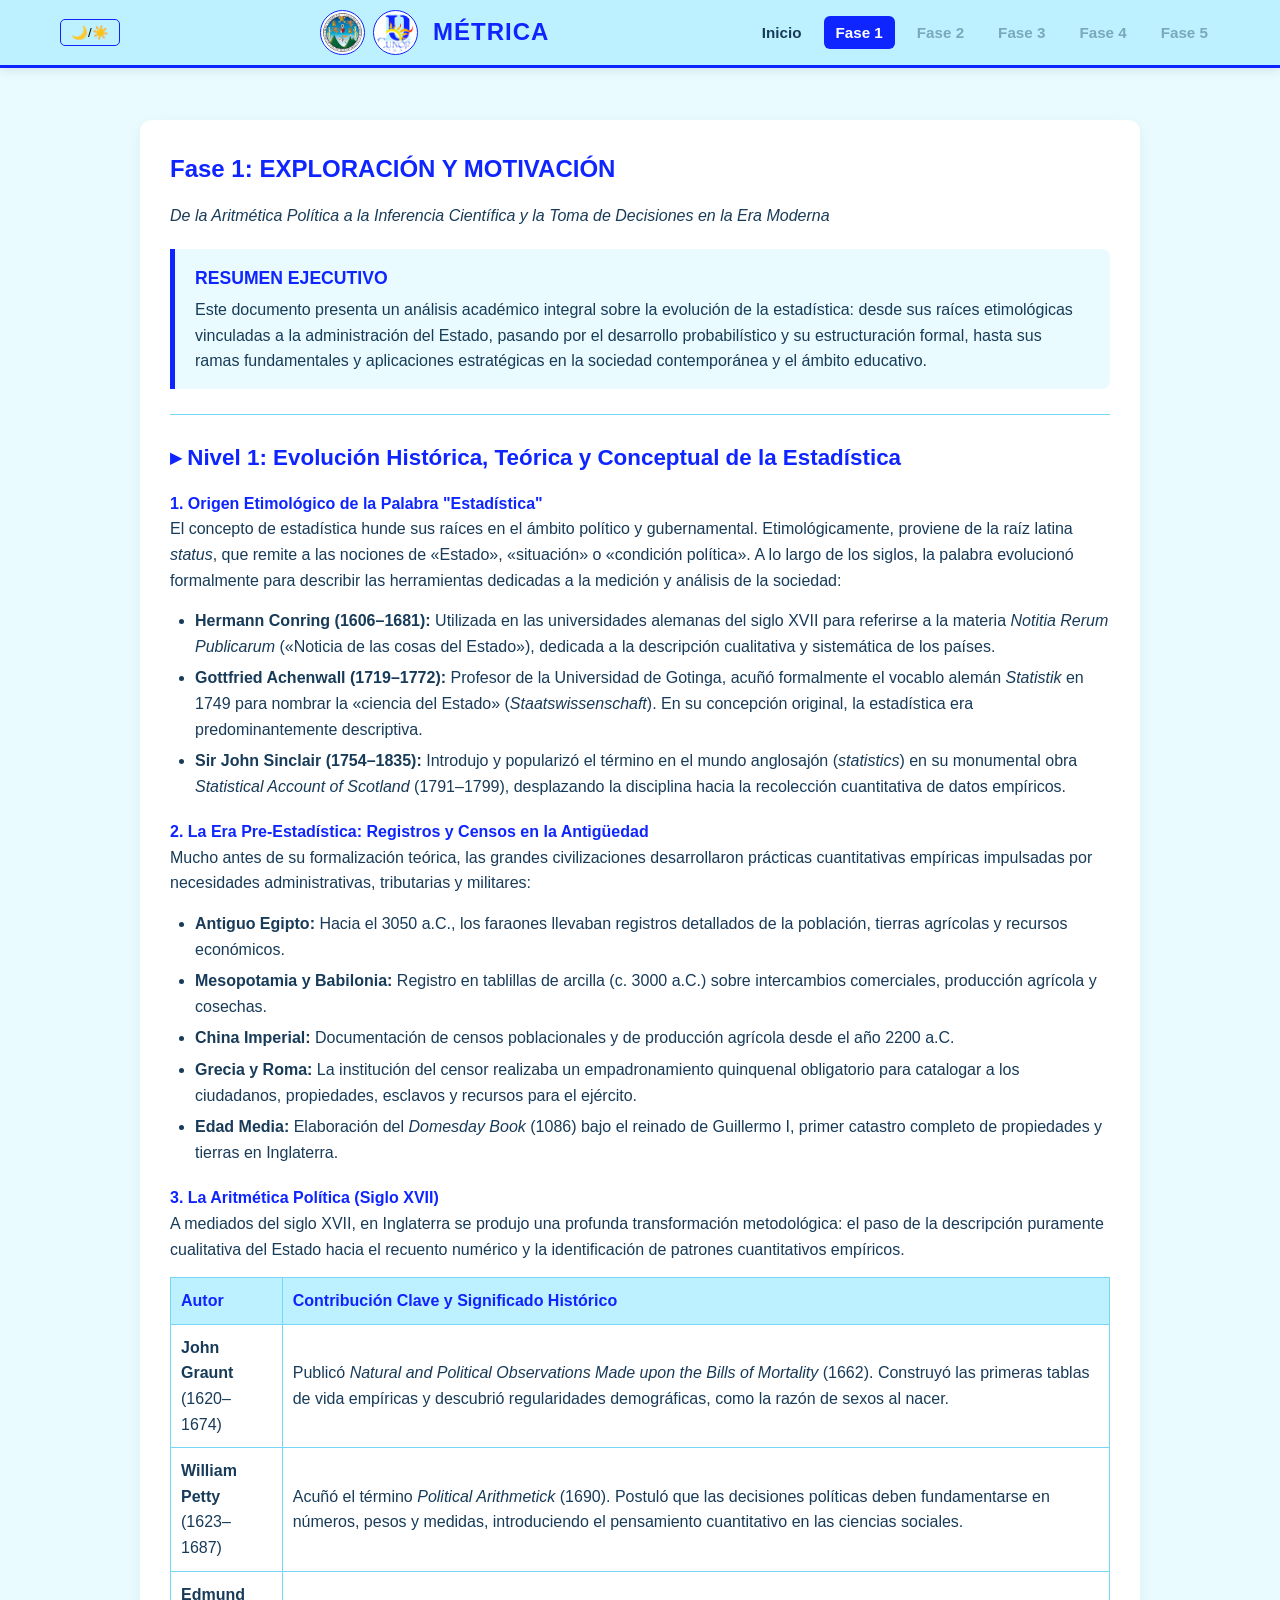
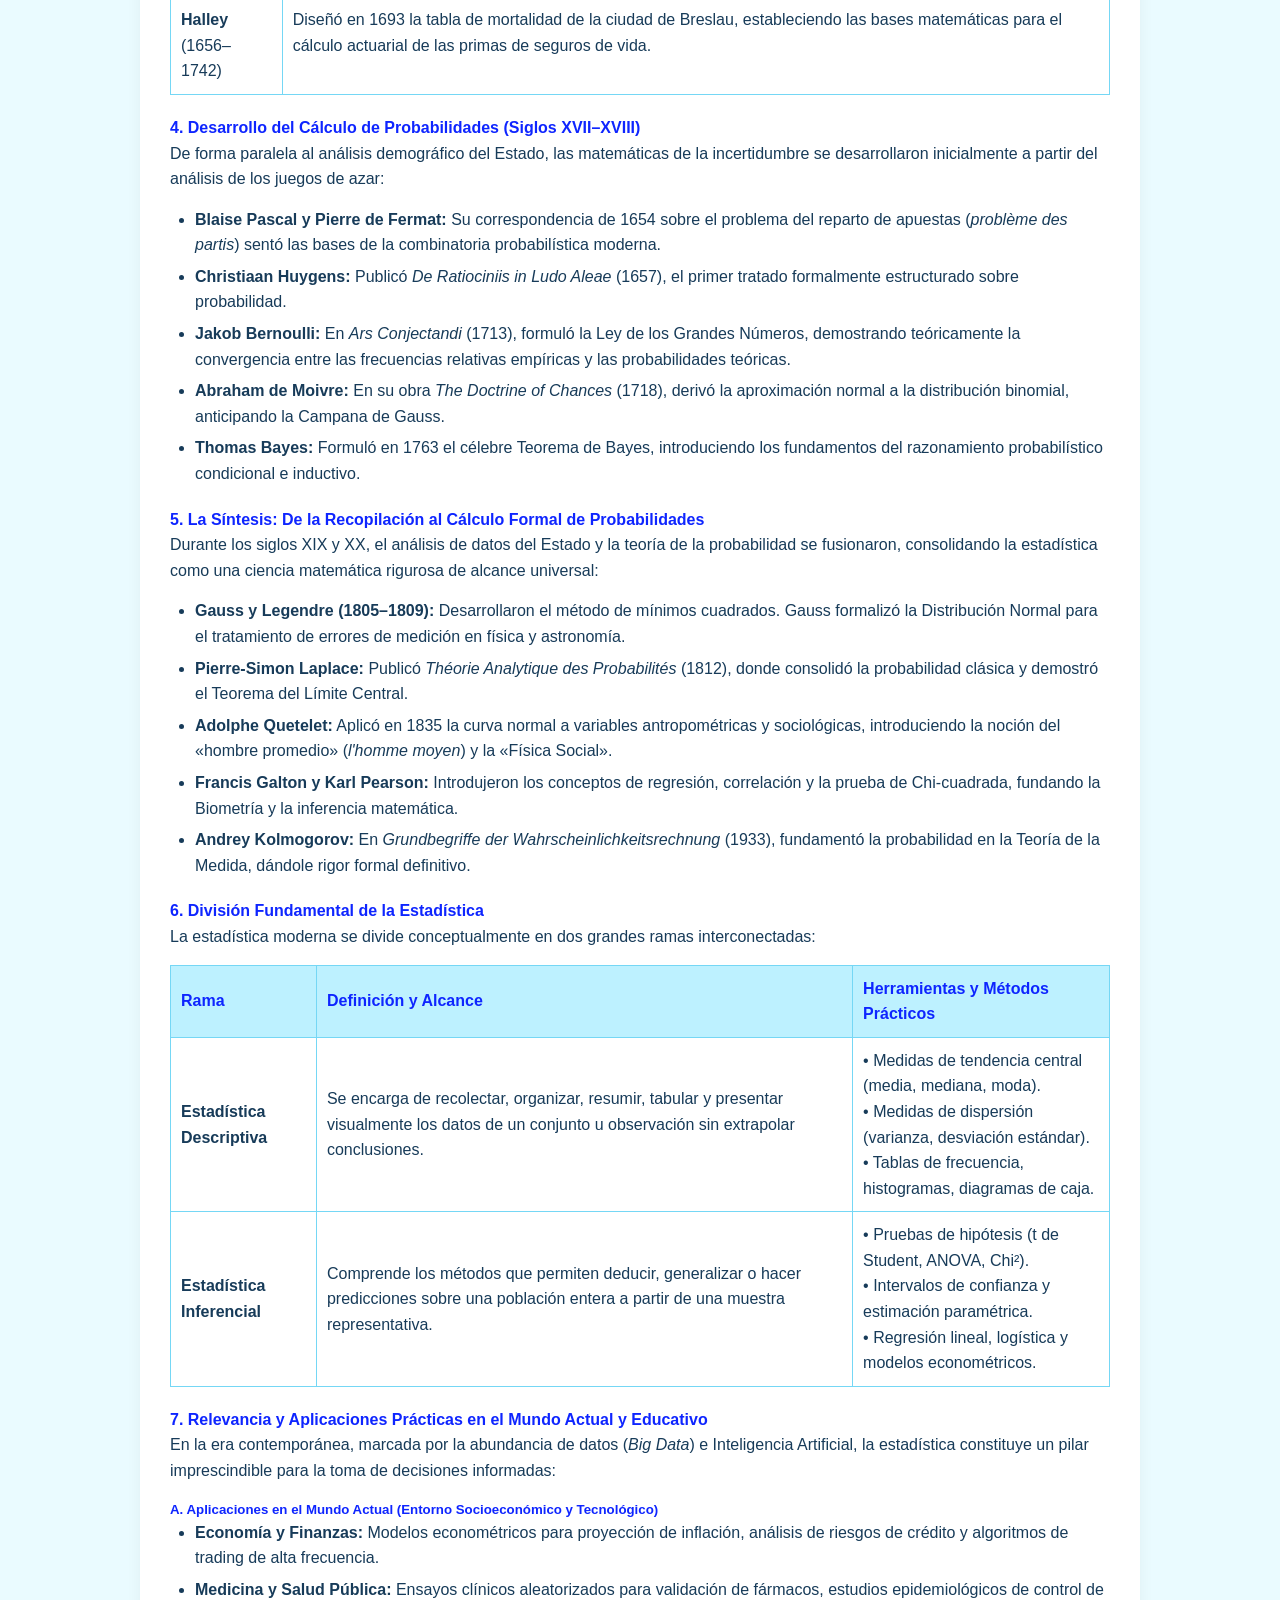
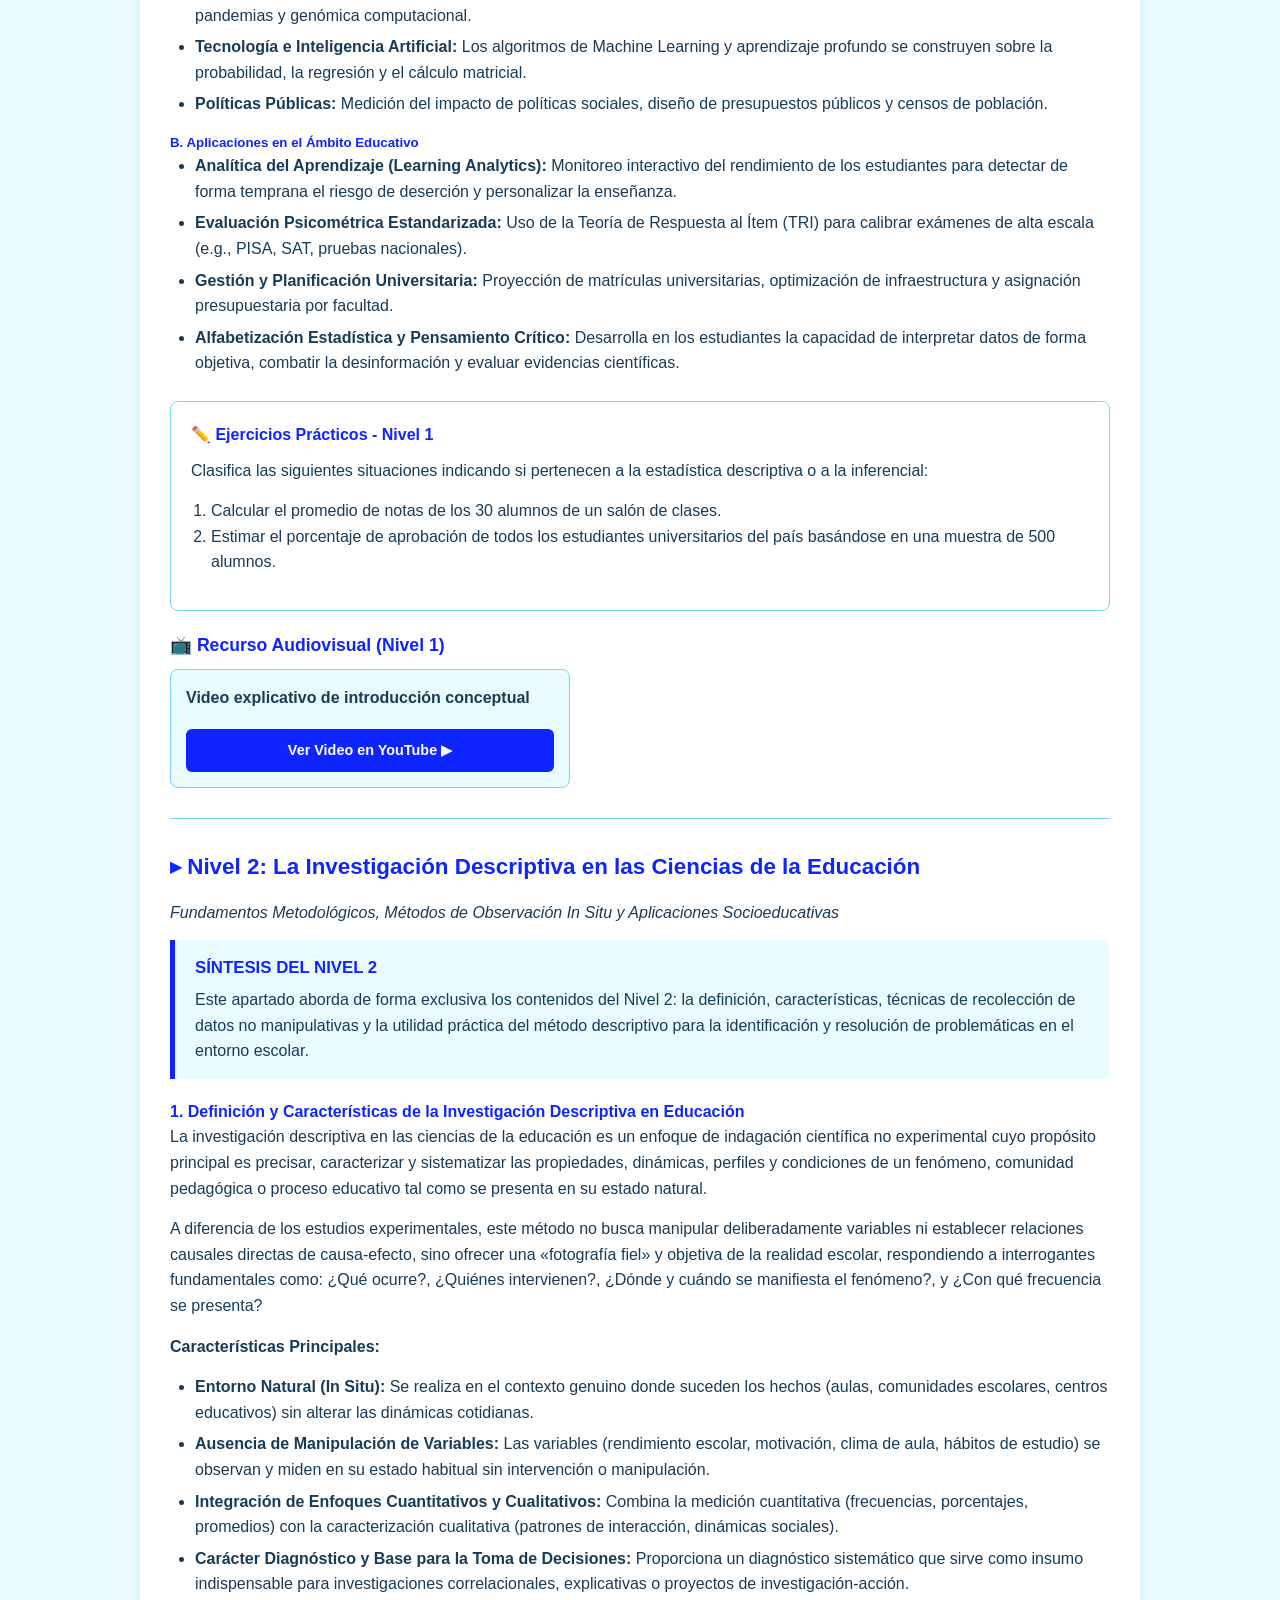
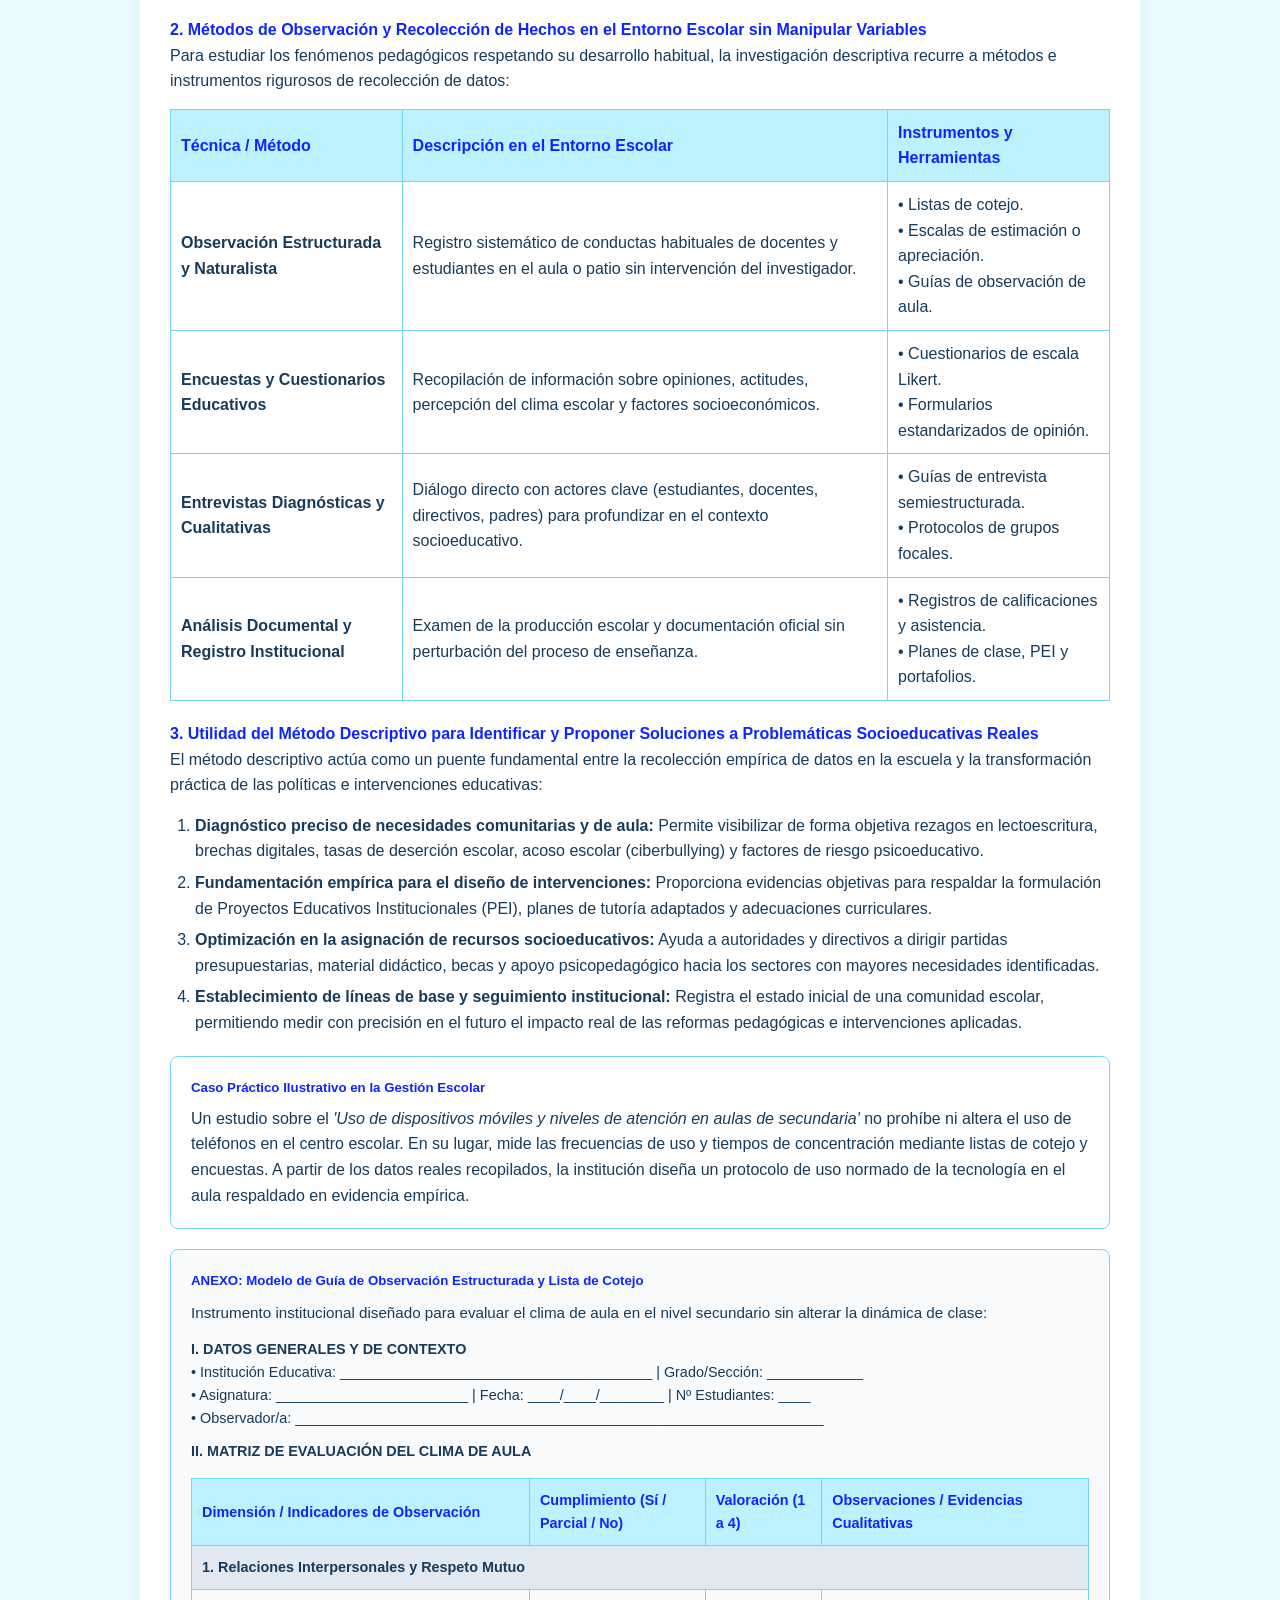
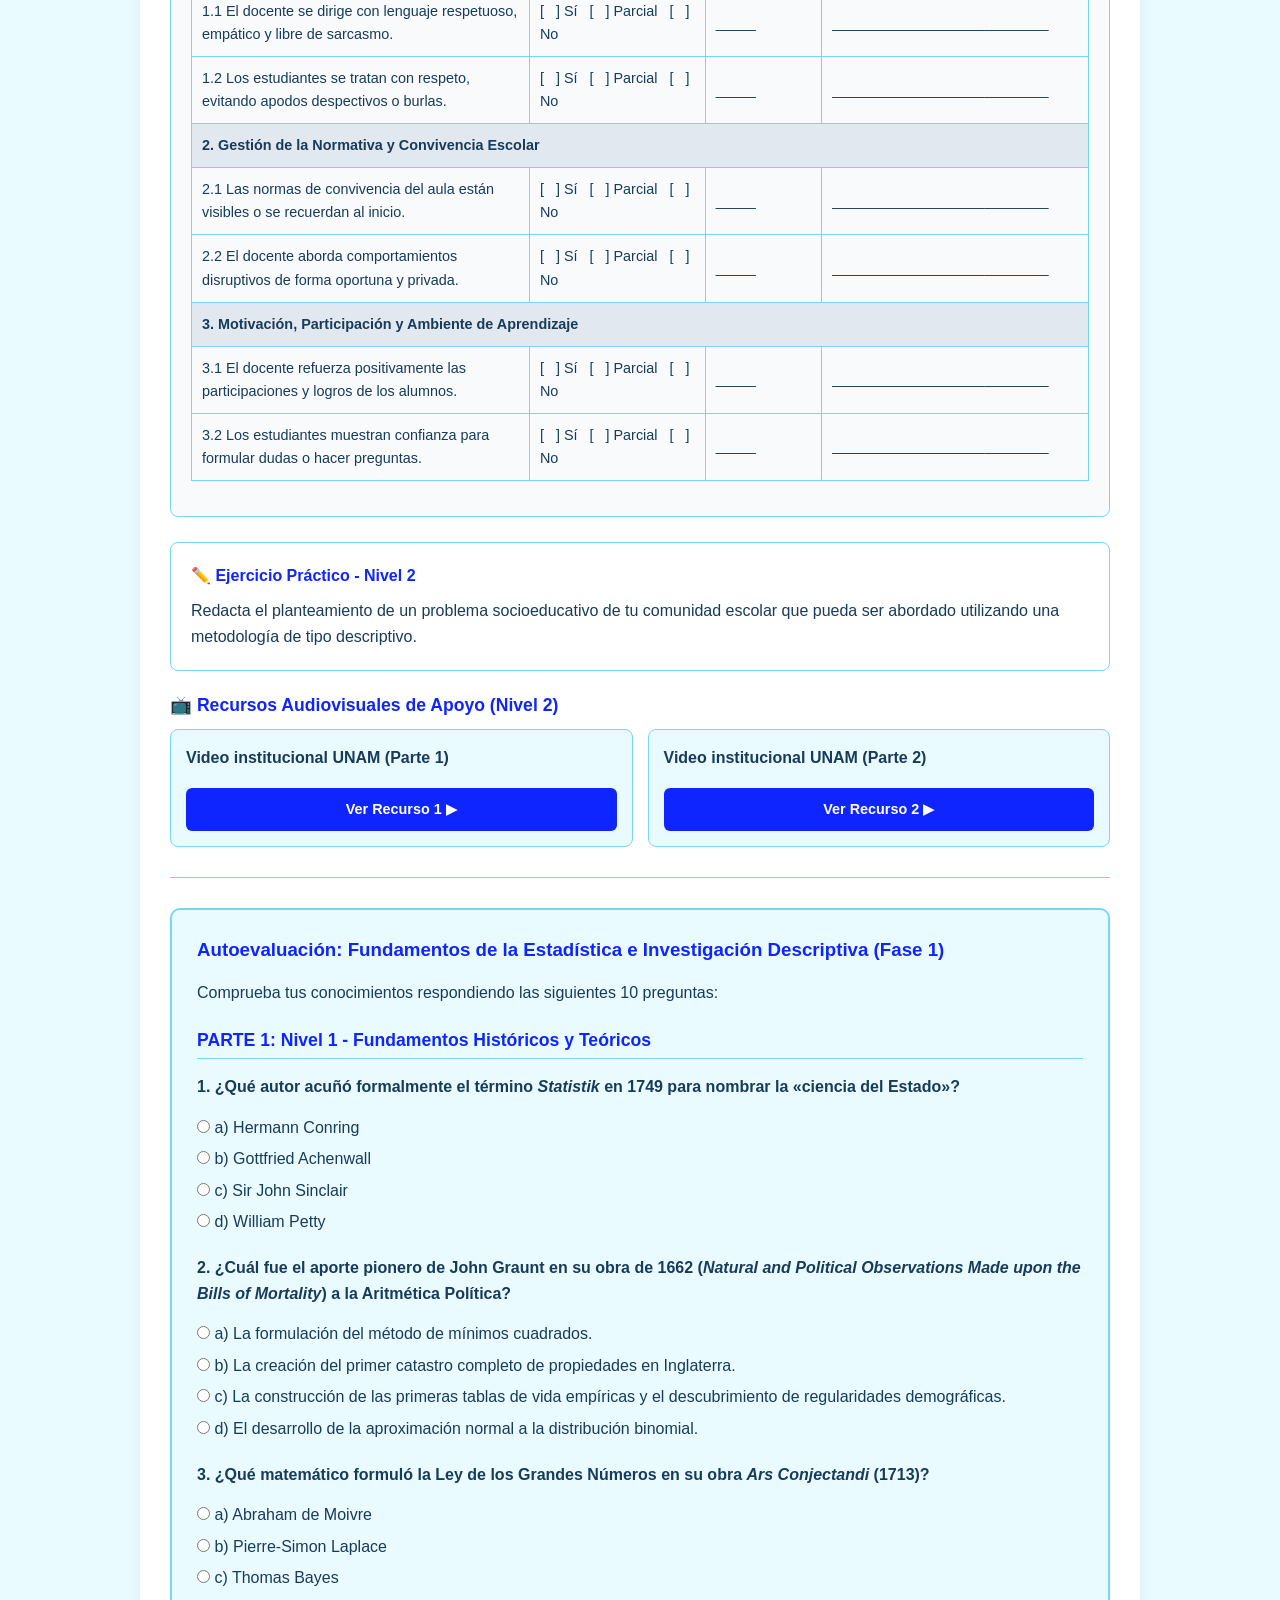
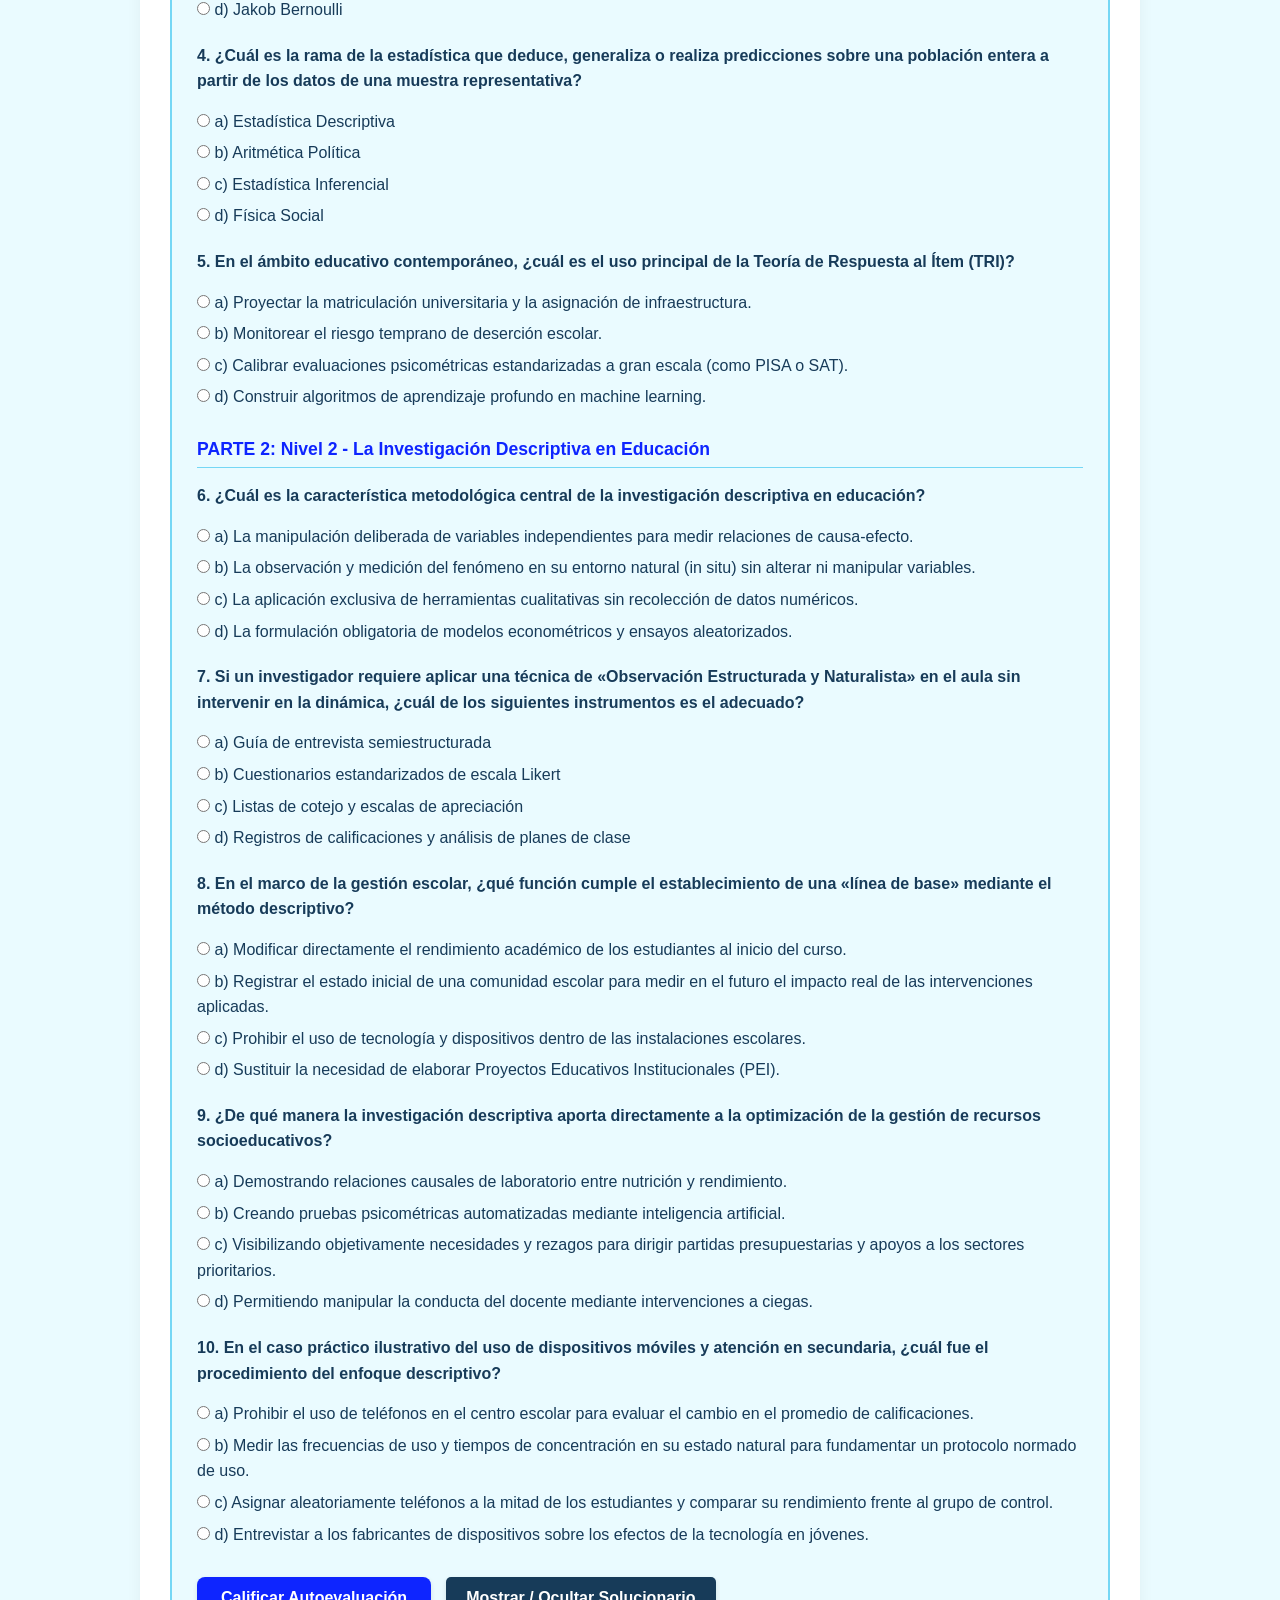
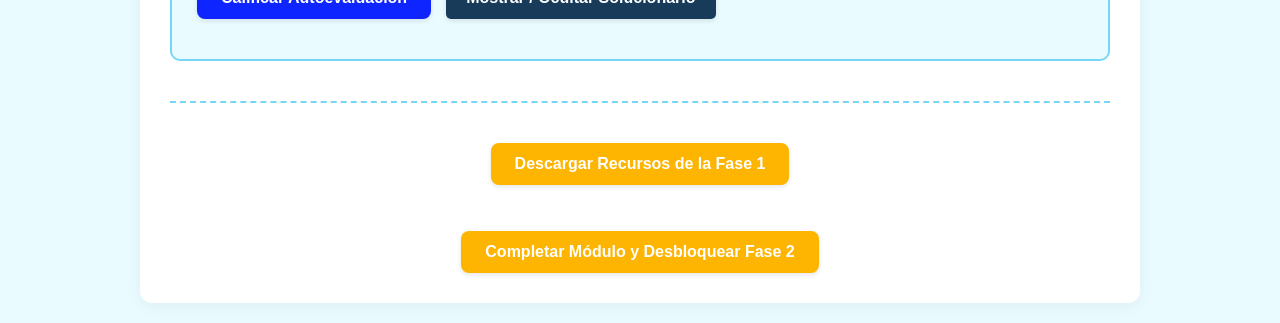
==== commit 61e95c31: "Add files via upload" ====
--- a/fase1.html
+++ b/fase1.html
@@ -3,7 +3,7 @@
 <head>
   <meta charset="UTF-8">
   <meta name="viewport" content="width=device-width, initial-scale=1.0">
-  <title>MÉTRICA - Fase 1: Fundamentos Históricos y Teóricos</title>
+  <title>MÉTRICA - Fase 1: EXPLORACIÓN Y MOTIVACIÓN</title>
   <link rel="stylesheet" href="css/styles.css">
   <style>
     .quiz-container {
@@ -54,7 +54,58 @@
       border-radius: 0 8px 8px 0;
       margin: 20px 0;
     }
+    .ejercicio-box {
+      background-color: #ffffff;
+      border: 1px solid #75D7F5;
+      padding: 20px;
+      border-radius: 8px;
+      margin: 20px 0;
+    }
+    .video-card {
+      border: 1px solid var(--color-complementario);
+      padding: 15px;
+      border-radius: 8px;
+      background: var(--color-fondo);
+      display: flex;
+      flex-direction: column;
+      justify-content: space-between;
+    }
+    .btn-video {
+      display: inline-block;
+      background-color: #0E25FF;
+      color: #fff !important;
+      padding: 10px 18px;
+      border-radius: 6px;
+      text-decoration: none;
+      font-size: 0.9rem;
+      font-weight: bold;
+      text-align: center;
+      transition: background 0.3s ease;
+      margin-top: 10px;
+    }
+    .btn-video:hover {
+      background-color: #0012b3;
+    }
+    /* Solucionario Toggle */
+    .solucionario-box {
+      display: none;
+      background-color: #eef9ff;
+      border: 2px solid #75D7F5;
+      padding: 20px;
+      border-radius: 8px;
+      margin-top: 20px;
+    }
   </style>
+
+  <!-- Configuración de seguridad para validar el acceso inicial a la Fase 1 -->
+  <script>
+    document.addEventListener("DOMContentLoaded", function() {
+      const faseMaxima = parseInt(localStorage.getItem("faseMaxima") || "1");
+      if (faseMaxima < 1) {
+        localStorage.setItem("faseMaxima", "1");
+      }
+    });
+  </script>
 </head>
 <body>
 
@@ -80,256 +131,516 @@
   </header>
 
   <main>
-    <h2>Fase 1: Fundamentos Históricos y Teóricos de la Estadística</h2>
+    <h2>Fase 1: EXPLORACIÓN Y MOTIVACIÓN</h2>
     <p style="font-style: italic; color: var(--color-texto);">De la Aritmética Política a la Inferencia Científica y la Toma de Decisiones en la Era Moderna</p>
 
     <div class="resumen-ejecutivo">
       <h3 style="color: var(--color-institucional); font-size: 1.1rem; margin-bottom: 5px;">RESUMEN EJECUTIVO</h3>
       <p style="margin-bottom: 0;">
-        Este documento presenta un análisis académico integral sobre la evolución de la estadística: desde sus raíces etimológicas vinculadas a la administración del Estado, pasando por el desarrollo probabilístico y su estructuración formal, hasta sus ramas fundamentales y aplicaciones estratégicas en la sociedad contemporánea.
+        Este documento presenta un análisis académico integral sobre la evolución de la estadística: desde sus raíces etimológicas vinculadas a la administración del Estado, pasando por el desarrollo probabilístico y su estructuración formal, hasta sus ramas fundamentales y aplicaciones estratégicas en la sociedad contemporánea y el ámbito educativo.
       </p>
     </div>
 
     <hr style="border: 0; border-top: 1px solid var(--color-complementario); margin: 25px 0;">
 
+    <!-- ==================== NIVEL 1 ==================== -->
     <article class="nivel-container">
-      <h3 style="color: var(--color-institucional); font-size: 1.4rem;">
-        1. Origen Etimológico de la Palabra "Estadística"
+      <h3 style="color: var(--color-institucional); font-size: 1.4rem; margin-bottom: 15px;">
+        ▸ Nivel 1: Evolución Histórica, Teórica y Conceptual de la Estadística
       </h3>
-      <p>
-        El concepto de estadística hunde sus raíces en el ámbito político y gubernamental. Etimológicamente, proviene de la raíz latina <em>status</em>, que remite a las nociones de «Estado», «situación» o «condición política». A lo largo de los siglos, la palabra evolucionó formalmente para describir las herramientas dedicadas a la medición y análisis de la sociedad:
-      </p>
-      <ul style="margin-left: 25px; margin-bottom: 15px;">
-        <li style="margin-bottom: 6px;"><strong>Hermann Conring (1606–1681):</strong> Utilizada en las universidades alemanas del siglo XVII para referirse a la materia <em>Notitia Rerum Publicarum</em> («Noticia de las cosas del Estado»), dedicada a la descripción cualitativa y sistemática de los países.</li>
-        <li style="margin-bottom: 6px;"><strong>Gottfried Achenwall (1719–1772):</strong> Profesor de la Universidad de Gotinga, acuñó formalmente el vocablo alemán <em>Statistik</em> en 1749 para nombrar la «ciencia del Estado» (<em>Staatswissenschaft</em>). En su concepción original, la estadística era predominantemente descriptiva.</li>
-        <li style="margin-bottom: 6px;"><strong>Sir John Sinclair (1754–1835):</strong> Introdujo y popularizó el término en el mundo anglosajón (<em>statistics</em>) en su monumental obra <em>Statistical Account of Scotland</em> (1791–1799), desplazando la disciplina hacia la recolección cuantitativa de datos empíricos.</li>
-      </ul>
-    </article>
-
-    <article class="nivel-container" style="margin-top: 25px;">
-      <h3 style="color: var(--color-institucional); font-size: 1.4rem;">
-        2. La Era Pre-Estadística: Registros y Censos en la Antigüedad
-      </h3>
-      <p>
-        Mucho antes de su formalización teórica, las grandes civilizaciones desarrollaron prácticas cuantitativas empíricas impulsadas por necesidades administrativas, tributarias y militares:
-      </p>
-      <ul style="margin-left: 25px; margin-bottom: 15px;">
-        <li style="margin-bottom: 6px;"><strong>Antiguo Egipto:</strong> Hacia el 3050 a.C., los faraones llevaban registros detallados de la población, tierras agrícolas y recursos económicos.</li>
-        <li style="margin-bottom: 6px;"><strong>Mesopotamia y Babilonia:</strong> Registro en tablillas de arcilla (c. 3000 a.C.) sobre intercambios comerciales, producción agrícola y cosechas.</li>
-        <li style="margin-bottom: 6px;"><strong>China Imperial:</strong> Documentación de censos poblacionales y de producción agrícola desde el año 2200 a.C.</li>
-        <li style="margin-bottom: 6px;"><strong>Grecia y Roma:</strong> La institución del censor realizaba un empadronamiento quinquenal obligatorio para catalogar a los ciudadanos, propiedades, esclavos y recursos para el ejército.</li>
-        <li style="margin-bottom: 6px;"><strong>Edad Media:</strong> Elaboración del <em>Domesday Book</em> (1086) bajo el reinado de Guillermo I, primer catastro completo de propiedades y tierras en Inglaterra.</li>
-      </ul>
-    </article>
-
-    <article class="nivel-container" style="margin-top: 25px;">
-      <h3 style="color: var(--color-institucional); font-size: 1.4rem;">
-        3. La Aritmética Política (Siglo XVII)
-      </h3>
-      <p>
-        A mediados del siglo XVII, en Inglaterra se produjo una profunda transformación metodológica: el paso de la descripción puramente cualitativa del Estado hacia el recuento numérico y la identificación de patrones cuantitativos empíricos.
-      </p>
-      <table class="tabla-academica">
-        <thead>
-          <tr>
-            <th>Autor</th>
-            <th>Contribución Clave y Significado Histórico</th>
-          </tr>
-        </thead>
-        <tbody>
-          <tr>
-            <td><strong>John Graunt</strong><br>(1620–1674)</td>
-            <td>Publicó <em>Natural and Political Observations Made upon the Bills of Mortality</em> (1662). Construyó las primeras tablas de vida empíricas y descubrió regularidades demográficas, como la razón de sexos al nacer.</td>
-          </tr>
-          <tr>
-            <td><strong>William Petty</strong><br>(1623–1687)</td>
-            <td>Acuñó el término <em>Political Arithmetick</em> (1690). Postuló que las decisiones políticas deben fundamentarse en números, pesos y medidas, introduciendo el pensamiento cuantitativo en las ciencias sociales.</td>
-          </tr>
-          <tr>
-            <td><strong>Edmund Halley</strong><br>(1656–1742)</td>
-            <td>Diseñó en 1693 la tabla de mortalidad de la ciudad de Breslau, estableciendo las bases matemáticas para el cálculo actuarial de las primas de seguros de vida.</td>
-          </tr>
-        </tbody>
-      </table>
-    </article>
-
-    <article class="nivel-container" style="margin-top: 25px;">
-      <h3 style="color: var(--color-institucional); font-size: 1.4rem;">
-        4. Desarrollo del Cálculo de Probabilidades (Siglos XVII–XVIII)
-      </h3>
-      <p>
-        De forma paralela al análisis demográfico del Estado, las matemáticas de la incertidumbre se desarrollaron inicialmente a partir del análisis de los juegos de azar:
-      </p>
-      <ul style="margin-left: 25px; margin-bottom: 15px;">
-        <li style="margin-bottom: 6px;"><strong>Blaise Pascal y Pierre de Fermat:</strong> Su correspondencia de 1654 sobre el problema del reparto de apuestas (<em>problème des partis</em>) sentó las bases de la combinatoria probabilística moderna.</li>
-        <li style="margin-bottom: 6px;"><strong>Christiaan Huygens:</strong> Publicó <em>De Ratiociniis in Ludo Aleae</em> (1657), el primer tratado formalmente estructurado sobre probabilidad.</li>
-        <li style="margin-bottom: 6px;"><strong>Jakob Bernoulli:</strong> En <em>Ars Conjectandi</em> (1713), formuló la Ley de los Grandes Números, demostrando teóricamente la convergencia entre las frecuencias relativas empíricas y las probabilidades teóricas.</li>
-        <li style="margin-bottom: 6px;"><strong>Abraham de Moivre:</strong> En su obra <em>The Doctrine of Chances</em> (1718), derivó la aproximación normal a la distribución binomial, anticipando la Campana de Gauss.</li>
-        <li style="margin-bottom: 6px;"><strong>Thomas Bayes:</strong> Formuló en 1763 el célebre Teorema de Bayes, introduciendo los fundamentos del razonamiento probabilístico condicional e inductivo.</li>
-      </ul>
-    </article>
-
-    <article class="nivel-container" style="margin-top: 25px;">
-      <h3 style="color: var(--color-institucional); font-size: 1.4rem;">
-        5. La Síntesis: De la Recopilación al Cálculo Formal de Probabilidades
-      </h3>
-      <p>
-        Durante los siglos XIX y XX, el análisis de datos del Estado y la teoría de la probabilidad se fusionaron, consolidando la estadística como una ciencia matemática rigurosa de alcance universal:
-      </p>
-      <ul style="margin-left: 25px; margin-bottom: 15px;">
-        <li style="margin-bottom: 6px;"><strong>Gauss y Legendre (1805–1809):</strong> Desarrollaron el método de mínimos cuadrados. Gauss formalizó la Distribución Normal para el tratamiento de errores de medición en física y astronomía.</li>
-        <li style="margin-bottom: 6px;"><strong>Pierre-Simon Laplace:</strong> Publicó <em>Théorie Analytique des Probabilités</em> (1812), donde consolidó la probabilidad clásica y demostró el Teorema del Límite Central.</li>
-        <li style="margin-bottom: 6px;"><strong>Adolphe Quetelet:</strong> Aplicó en 1835 la curva normal a variables antropométricas y sociológicas, introduciendo la noción del «hombre promedio» (<em>l'homme moyen</em>) y la «Física Social».</li>
-        <li style="margin-bottom: 6px;"><strong>Francis Galton y Karl Pearson:</strong> Introdujeron los conceptos de regresión, correlación y la prueba de Chi-cuadrada, fundando la Biometría y la inferencia matemática.</li>
-        <li style="margin-bottom: 6px;"><strong>Andrey Kolmogorov:</strong> En <em>Grundbegriffe der Wahrscheinlichkeitsrechnung</em> (1933), fundamentó la probabilidad en la Teoría de la Medida, dándole rigor formal definitivo.</li>
-      </ul>
-    </article>
-
-    <article class="nivel-container" style="margin-top: 25px;">
-      <h3 style="color: var(--color-institucional); font-size: 1.4rem;">
-        6. División Fundamental de la Estadística
-      </h3>
-      <p>La estadística moderna se divide conceptualmente en dos grandes ramas interconectadas:</p>
-      <table class="tabla-academica">
-        <thead>
-          <tr>
-            <th>Rama</th>
-            <th>Definición y Alcance</th>
-            <th>Herramientas y Métodos Prácticos</th>
-          </tr>
-        </thead>
-        <tbody>
-          <tr>
-            <td><strong>Estadística Descriptiva</strong></td>
-            <td>Se encarga de recolectar, organizar, resumir, tabular y presentar visualmente los datos de un conjunto u observación sin extrapolar conclusiones.</td>
-            <td>
-              • Medidas de tendencia central (media, mediana, moda).<br>
-              • Medidas de dispersión (varianza, desviación estándar).<br>
-              • Tablas de frecuencia, histogramas, diagramas de caja.
-            </td>
-          </tr>
-          <tr>
-            <td><strong>Estadística Inferencial</strong></td>
-            <td>Comprende los métodos que permiten deducir, generalizar o hacer predicciones sobre una población entera a partir de una muestra representativa.</td>
-            <td>
-              • Pruebas de hipótesis (t de Student, ANOVA, Chi²).<br>
-              • Intervalos de confianza y estimación paramétrica.<br>
-              • Regresión lineal, logística y modelos econométricos.
-            </td>
-          </tr>
-        </tbody>
-      </table>
-    </article>
-
-    <article class="nivel-container" style="margin-top: 25px;">
-      <h3 style="color: var(--color-institucional); font-size: 1.4rem;">
-        7. Relevancia y Aplicaciones Prácticas en el Mundo Actual y Educativo
-      </h3>
-      <p>En la era contemporánea, marcada por la abundancia de datos (<em>Big Data</em>) e Inteligencia Artificial, la estadística constituye un pilar imprescindible para la toma de decisiones informadas:</p>
-      
-      <h4 style="margin-top: 15px;">A. Aplicaciones en el Mundo Actual (Entorno Socioeconómico y Tecnológico)</h4>
-      <ul style="margin-left: 25px; margin-bottom: 15px;">
-        <li style="margin-bottom: 6px;"><strong>Economía y Finanzas:</strong> Modelos econométricos para proyección de inflación, análisis de riesgos de crédito y algoritmos de trading de alta frecuencia.</li>
-        <li style="margin-bottom: 6px;"><strong>Medicina y Salud Pública:</strong> Ensayos clínicos aleatorizados para validación de fármacos, estudios epidemiológicos de control de pandemias e genómica computacional.</li>
-        <li style="margin-bottom: 6px;"><strong>Tecnología e Inteligencia Artificial:</strong> Los algoritmos de Machine Learning y aprendizaje profundo se construyen sobre la probabilidad, la regresión y el cálculo matricial.</li>
-        <li style="margin-bottom: 6px;"><strong>Políticas Públicas:</strong> Medición del impacto de políticas sociales, diseño de presupuestos públicos y censos de población.</li>
-      </ul>
-
-      <h4 style="margin-top: 15px;">B. Aplicaciones en el Ámbito Educativo</h4>
-      <ul style="margin-left: 25px; margin-bottom: 15px;">
-        <li style="margin-bottom: 6px;"><strong>Analítica del Aprendizaje (Learning Analytics):</strong> Monitoreo interactivo del rendimiento de los estudiantes para detectar de forma temprana el riesgo de deserción y personalizar la enseñanza.</li>
-        <li style="margin-bottom: 6px;"><strong>Evaluación Psicométrica Estandarizada:</strong> Uso de la Teoría de Respuesta al Ítem (TRI) para calibrar exámenes de alta escala (e.g., PISA, SAT, pruebas nacionales).</li>
-        <li style="margin-bottom: 6px;"><strong>Gestión y Planificación Universitaria:</strong> Proyección de matrículas universitarias, optimización de infraestructura y asignación presupuestaria por facultad.</li>
-        <li style="margin-bottom: 6px;"><strong>Alfabetización Estadística y Pensamiento Crítico:</strong> Desarrolla en los estudiantes la capacidad de interpretar datos de forma objetiva, combatir la desinformación y evaluar evidencias científicas.</li>
-      </ul>
-    </article>
-
-    <hr style="border: 0; border-top: 1px solid var(--color-complementario); margin: 30px 0;">
-
-    <hr style="border: 0; border-top: 1px solid var(--color-complementario); margin: 30px 0;">
-
-    <!-- SECCIÓN DE VIDEOS RECOMENDADOS (UNAM - CUNORI) -->
-    <article class="nivel-container" style="background-color: var(--color-fondo); border: 1px solid var(--color-complementario); padding: 25px; border-radius: 10px; margin: 30px 0;">
-      <h3 style="color: var(--color-institucional); font-size: 1.3rem; margin-bottom: 15px;">
-        📺 Recursos Audiovisuales de Apoyo (Facultad de Ciencias, UNAM)
-      </h3>
-      <p style="margin-bottom: 20px;">
-        Te invitamos a complementar tu lectura teórica visualizando los siguientes video-cápsulas académicas recomendadas para afianzar los conceptos introductorios de la estadística descriptiva:
-      </p>
-
-      <div style="display: grid; grid-template-columns: repeat(auto-fit, minmax(280px, 1fr)); gap: 20px;">
-        <!-- Video 1 -->
-        <div style="border: 1px solid var(--color-complementario); padding: 15px; border-radius: 8px; background: var(--color-fondo);">
-          <h4 style="color: var(--color-institucional); font-size: 1.05rem; margin-bottom: 8px;">¿Qué es la estadística descriptiva?</h4>
-          <p style="font-size: 0.9rem; margin-bottom: 12px;">Introducción conceptual a los propósitos del análisis de datos en la ciencia.</p>
-          <a href="https://www.youtube.com/watch?v=buKDQZG5phM" target="_blank" style="display: inline-block; background-color: var(--color-institucional); color: #fff; padding: 8px 15px; border-radius: 5px; text-decoration: none; font-size: 0.9rem; font-weight: 600;">Ver Video en YouTube ▶</a>
-        </div>
-
-        <!-- Video 2 -->
-        <div style="border: 1px solid var(--color-complementario); padding: 15px; border-radius: 8px; background: var(--color-fondo);">
-          <h4 style="color: var(--color-institucional); font-size: 1.05rem; margin-bottom: 8px;">Variables y su clasificación</h4>
-          <p style="font-size: 0.9rem; margin-bottom: 12px;">Distinción analítica entre las variables cuantitativas y cualitativas en la investigación.</p>
-          <a href="https://www.youtube.com/watch?v=IbWI6RTd3k4" target="_blank" style="display: inline-block; background-color: var(--color-institucional); color: #fff; padding: 8px 15px; border-radius: 5px; text-decoration: none; font-size: 0.9rem; font-weight: 600;">Ver Video en YouTube ▶</a>
+
+      <section style="margin-top: 15px;">
+        <h4 style="color: var(--color-institucional);">1. Origen Etimológico de la Palabra "Estadística"</h4>
+        <p>
+          El concepto de estadística hunde sus raíces en el ámbito político y gubernamental. Etimológicamente, proviene de la raíz latina <em>status</em>, que remite a las nociones de «Estado», «situación» o «condición política». A lo largo de los siglos, la palabra evolucionó formalmente para describir las herramientas dedicadas a la medición y análisis de la sociedad:
+        </p>
+        <ul style="margin-left: 25px; margin-bottom: 15px;">
+          <li style="margin-bottom: 6px;"><strong>Hermann Conring (1606–1681):</strong> Utilizada en las universidades alemanas del siglo XVII para referirse a la materia <em>Notitia Rerum Publicarum</em> («Noticia de las cosas del Estado»), dedicada a la descripción cualitativa y sistemática de los países.</li>
+          <li style="margin-bottom: 6px;"><strong>Gottfried Achenwall (1719–1772):</strong> Profesor de la Universidad de Gotinga, acuñó formalmente el vocablo alemán <em>Statistik</em> en 1749 para nombrar la «ciencia del Estado» (<em>Staatswissenschaft</em>). En su concepción original, la estadística era predominantemente descriptiva.</li>
+          <li style="margin-bottom: 6px;"><strong>Sir John Sinclair (1754–1835):</strong> Introdujo y popularizó el término en el mundo anglosajón (<em>statistics</em>) en su monumental obra <em>Statistical Account of Scotland</em> (1791–1799), desplazando la disciplina hacia la recolección cuantitativa de datos empíricos.</li>
+        </ul>
+      </section>
+
+      <section style="margin-top: 20px;">
+        <h4 style="color: var(--color-institucional);">2. La Era Pre-Estadística: Registros y Censos en la Antigüedad</h4>
+        <p>
+          Mucho antes de su formalización teórica, las grandes civilizaciones desarrollaron prácticas cuantitativas empíricas impulsadas por necesidades administrativas, tributarias y militares:
+        </p>
+        <ul style="margin-left: 25px; margin-bottom: 15px;">
+          <li style="margin-bottom: 6px;"><strong>Antiguo Egipto:</strong> Hacia el 3050 a.C., los faraones llevaban registros detallados de la población, tierras agrícolas y recursos económicos.</li>
+          <li style="margin-bottom: 6px;"><strong>Mesopotamia y Babilonia:</strong> Registro en tablillas de arcilla (c. 3000 a.C.) sobre intercambios comerciales, producción agrícola y cosechas.</li>
+          <li style="margin-bottom: 6px;"><strong>China Imperial:</strong> Documentación de censos poblacionales y de producción agrícola desde el año 2200 a.C.</li>
+          <li style="margin-bottom: 6px;"><strong>Grecia y Roma:</strong> La institución del censor realizaba un empadronamiento quinquenal obligatorio para catalogar a los ciudadanos, propiedades, esclavos y recursos para el ejército.</li>
+          <li style="margin-bottom: 6px;"><strong>Edad Media:</strong> Elaboración del <em>Domesday Book</em> (1086) bajo el reinado de Guillermo I, primer catastro completo de propiedades y tierras en Inglaterra.</li>
+        </ul>
+      </section>
+
+      <section style="margin-top: 20px;">
+        <h4 style="color: var(--color-institucional);">3. La Aritmética Política (Siglo XVII)</h4>
+        <p>
+          A mediados del siglo XVII, en Inglaterra se produjo una profunda transformación metodológica: el paso de la descripción puramente cualitativa del Estado hacia el recuento numérico y la identificación de patrones cuantitativos empíricos.
+        </p>
+        <table class="tabla-academica">
+          <thead>
+            <tr>
+              <th>Autor</th>
+              <th>Contribución Clave y Significado Histórico</th>
+            </tr>
+          </thead>
+          <tbody>
+            <tr>
+              <td><strong>John Graunt</strong><br>(1620–1674)</td>
+              <td>Publicó <em>Natural and Political Observations Made upon the Bills of Mortality</em> (1662). Construyó las primeras tablas de vida empíricas y descubrió regularidades demográficas, como la razón de sexos al nacer.</td>
+            </tr>
+            <tr>
+              <td><strong>William Petty</strong><br>(1623–1687)</td>
+              <td>Acuñó el término <em>Political Arithmetick</em> (1690). Postuló que las decisiones políticas deben fundamentarse en números, pesos y medidas, introduciendo el pensamiento cuantitativo en las ciencias sociales.</td>
+            </tr>
+            <tr>
+              <td><strong>Edmund Halley</strong><br>(1656–1742)</td>
+              <td>Diseñó en 1693 la tabla de mortalidad de la ciudad de Breslau, estableciendo las bases matemáticas para el cálculo actuarial de las primas de seguros de vida.</td>
+            </tr>
+          </tbody>
+        </table>
+      </section>
+
+      <section style="margin-top: 20px;">
+        <h4 style="color: var(--color-institucional);">4. Desarrollo del Cálculo de Probabilidades (Siglos XVII–XVIII)</h4>
+        <p>
+          De forma paralela al análisis demográfico del Estado, las matemáticas de la incertidumbre se desarrollaron inicialmente a partir del análisis de los juegos de azar:
+        </p>
+        <ul style="margin-left: 25px; margin-bottom: 15px;">
+          <li style="margin-bottom: 6px;"><strong>Blaise Pascal y Pierre de Fermat:</strong> Su correspondencia de 1654 sobre el problema del reparto de apuestas (<em>problème des partis</em>) sentó las bases de la combinatoria probabilística moderna.</li>
+          <li style="margin-bottom: 6px;"><strong>Christiaan Huygens:</strong> Publicó <em>De Ratiociniis in Ludo Aleae</em> (1657), el primer tratado formalmente estructurado sobre probabilidad.</li>
+          <li style="margin-bottom: 6px;"><strong>Jakob Bernoulli:</strong> En <em>Ars Conjectandi</em> (1713), formuló la Ley de los Grandes Números, demostrando teóricamente la convergencia entre las frecuencias relativas empíricas y las probabilidades teóricas.</li>
+          <li style="margin-bottom: 6px;"><strong>Abraham de Moivre:</strong> En su obra <em>The Doctrine of Chances</em> (1718), derivó la aproximación normal a la distribución binomial, anticipando la Campana de Gauss.</li>
+          <li style="margin-bottom: 6px;"><strong>Thomas Bayes:</strong> Formuló en 1763 el célebre Teorema de Bayes, introduciendo los fundamentos del razonamiento probabilístico condicional e inductivo.</li>
+        </ul>
+      </section>
+
+      <section style="margin-top: 20px;">
+        <h4 style="color: var(--color-institucional);">5. La Síntesis: De la Recopilación al Cálculo Formal de Probabilidades</h4>
+        <p>
+          Durante los siglos XIX y XX, el análisis de datos del Estado y la teoría de la probabilidad se fusionaron, consolidando la estadística como una ciencia matemática rigurosa de alcance universal:
+        </p>
+        <ul style="margin-left: 25px; margin-bottom: 15px;">
+          <li style="margin-bottom: 6px;"><strong>Gauss y Legendre (1805–1809):</strong> Desarrollaron el método de mínimos cuadrados. Gauss formalizó la Distribución Normal para el tratamiento de errores de medición en física y astronomía.</li>
+          <li style="margin-bottom: 6px;"><strong>Pierre-Simon Laplace:</strong> Publicó <em>Théorie Analytique des Probabilités</em> (1812), donde consolidó la probabilidad clásica y demostró el Teorema del Límite Central.</li>
+          <li style="margin-bottom: 6px;"><strong>Adolphe Quetelet:</strong> Aplicó en 1835 la curva normal a variables antropométricas y sociológicas, introduciendo la noción del «hombre promedio» (<em>l'homme moyen</em>) y la «Física Social».</li>
+          <li style="margin-bottom: 6px;"><strong>Francis Galton y Karl Pearson:</strong> Introdujeron los conceptos de regresión, correlación y la prueba de Chi-cuadrada, fundando la Biometría y la inferencia matemática.</li>
+          <li style="margin-bottom: 6px;"><strong>Andrey Kolmogorov:</strong> En <em>Grundbegriffe der Wahrscheinlichkeitsrechnung</em> (1933), fundamentó la probabilidad en la Teoría de la Medida, dándole rigor formal definitivo.</li>
+        </ul>
+      </section>
+
+      <section style="margin-top: 20px;">
+        <h4 style="color: var(--color-institucional);">6. División Fundamental de la Estadística</h4>
+        <p>La estadística moderna se divide conceptualmente en dos grandes ramas interconectadas:</p>
+        <table class="tabla-academica">
+          <thead>
+            <tr>
+              <th>Rama</th>
+              <th>Definición y Alcance</th>
+              <th>Herramientas y Métodos Prácticos</th>
+            </tr>
+          </thead>
+          <tbody>
+            <tr>
+              <td><strong>Estadística Descriptiva</strong></td>
+              <td>Se encarga de recolectar, organizar, resumir, tabular y presentar visualmente los datos de un conjunto u observación sin extrapolar conclusiones.</td>
+              <td>
+                • Medidas de tendencia central (media, mediana, moda).<br>
+                • Medidas de dispersión (varianza, desviación estándar).<br>
+                • Tablas de frecuencia, histogramas, diagramas de caja.
+              </td>
+            </tr>
+            <tr>
+              <td><strong>Estadística Inferencial</strong></td>
+              <td>Comprende los métodos que permiten deducir, generalizar o hacer predicciones sobre una población entera a partir de una muestra representativa.</td>
+              <td>
+                • Pruebas de hipótesis (t de Student, ANOVA, Chi²).<br>
+                • Intervalos de confianza y estimación paramétrica.<br>
+                • Regresión lineal, logística y modelos econométricos.
+              </td>
+            </tr>
+          </tbody>
+        </table>
+      </section>
+
+      <section style="margin-top: 20px;">
+        <h4 style="color: var(--color-institucional);">7. Relevancia y Aplicaciones Prácticas en el Mundo Actual y Educativo</h4>
+        <p>En la era contemporánea, marcada por la abundancia de datos (<em>Big Data</em>) e Inteligencia Artificial, la estadística constituye un pilar imprescindible para la toma de decisiones informadas:</p>
+        
+        <h5 style="margin-top: 12px; color: var(--color-institucional);">A. Aplicaciones en el Mundo Actual (Entorno Socioeconómico y Tecnológico)</h5>
+        <ul style="margin-left: 25px; margin-bottom: 15px;">
+          <li style="margin-bottom: 6px;"><strong>Economía y Finanzas:</strong> Modelos econométricos para proyección de inflación, análisis de riesgos de crédito y algoritmos de trading de alta frecuencia.</li>
+          <li style="margin-bottom: 6px;"><strong>Medicina y Salud Pública:</strong> Ensayos clínicos aleatorizados para validación de fármacos, estudios epidemiológicos de control de pandemias y genómica computacional.</li>
+          <li style="margin-bottom: 6px;"><strong>Tecnología e Inteligencia Artificial:</strong> Los algoritmos de Machine Learning y aprendizaje profundo se construyen sobre la probabilidad, la regresión y el cálculo matricial.</li>
+          <li style="margin-bottom: 6px;"><strong>Políticas Públicas:</strong> Medición del impacto de políticas sociales, diseño de presupuestos públicos y censos de población.</li>
+        </ul>
+
+        <h5 style="margin-top: 12px; color: var(--color-institucional);">B. Aplicaciones en el Ámbito Educativo</h5>
+        <ul style="margin-left: 25px; margin-bottom: 15px;">
+          <li style="margin-bottom: 6px;"><strong>Analítica del Aprendizaje (Learning Analytics):</strong> Monitoreo interactivo del rendimiento de los estudiantes para detectar de forma temprana el riesgo de deserción y personalizar la enseñanza.</li>
+          <li style="margin-bottom: 6px;"><strong>Evaluación Psicométrica Estandarizada:</strong> Uso de la Teoría de Respuesta al Ítem (TRI) para calibrar exámenes de alta escala (e.g., PISA, SAT, pruebas nacionales).</li>
+          <li style="margin-bottom: 6px;"><strong>Gestión y Planificación Universitaria:</strong> Proyección de matrículas universitarias, optimización de infraestructura y asignación presupuestaria por facultad.</li>
+          <li style="margin-bottom: 6px;"><strong>Alfabetización Estadística y Pensamiento Crítico:</strong> Desarrolla en los estudiantes la capacidad de interpretar datos de forma objetiva, combatir la desinformación y evaluar evidencias científicas.</li>
+        </ul>
+      </section>
+
+      <!-- EJERCICIOS Y VIDEO NIVEL 1 -->
+      <div class="ejercicio-box" style="margin-top: 25px;">
+        <h4 style="color: var(--color-institucional); margin-bottom: 10px;">✏️ Ejercicios Prácticos - Nivel 1</h4>
+        <p>Clasifica las siguientes situaciones indicando si pertenecen a la estadística descriptiva o a la inferencial:</p>
+        <ol style="margin-left: 20px; margin-bottom: 15px;">
+          <li>Calcular el promedio de notas de los 30 alumnos de un salón de clases.</li>
+          <li>Estimar el porcentaje de aprobación de todos los estudiantes universitarios del país basándose en una muestra de 500 alumnos.</li>
+        </ol>
+      </div>
+
+      <!-- VIDEO NIVEL 1 -->
+      <div style="margin-top: 20px;">
+        <h4 style="color: var(--color-institucional); font-size: 1.1rem; margin-bottom: 10px;">📺 Recurso Audiovisual (Nivel 1)</h4>
+        <div class="video-card" style="max-width: 400px;">
+          <p style="font-weight: bold; margin-bottom: 8px;">Video explicativo de introducción conceptual</p>
+          <a href="https://www.youtube.com/watch?v=z7EivPfkkn0" target="_blank" class="btn-video">Ver Video en YouTube ▶</a>
         </div>
       </div>
     </article>
 
-
-    <!-- QUIZ AUTOCALIFICABLE DE 5 PREGUNTAS -->
+    <hr style="border: 0; border-top: 1px solid var(--color-complementario); margin: 30px 0;">
+
+    <!-- ==================== NIVEL 2 ==================== -->
+    <article class="nivel-container" style="margin-top: 30px;">
+      <h3 style="color: var(--color-institucional); font-size: 1.4rem; margin-bottom: 15px;">
+        ▸ Nivel 2: La Investigación Descriptiva en las Ciencias de la Educación
+      </h3>
+      <p style="font-style: italic; color: var(--color-texto);">Fundamentos Metodológicos, Métodos de Observación In Situ y Aplicaciones Socioeducativas</p>
+
+      <div class="resumen-ejecutivo" style="margin-top: 15px;">
+        <h4 style="color: var(--color-institucional); font-size: 1.05rem; margin-bottom: 5px;">SÍNTESIS DEL NIVEL 2</h4>
+        <p style="margin-bottom: 0;">
+          Este apartado aborda de forma exclusiva los contenidos del Nivel 2: la definición, características, técnicas de recolección de datos no manipulativas y la utilidad práctica del método descriptivo para la identificación y resolución de problemáticas en el entorno escolar.
+        </p>
+      </div>
+
+      <section style="margin-top: 20px;">
+        <h4 style="color: var(--color-institucional);">1. Definición y Características de la Investigación Descriptiva en Educación</h4>
+        <p>
+          La investigación descriptiva en las ciencias de la educación es un enfoque de indagación científica no experimental cuyo propósito principal es precisar, caracterizar y sistematizar las propiedades, dinámicas, perfiles y condiciones de un fenómeno, comunidad pedagógica o proceso educativo tal como se presenta en su estado natural.
+        </p>
+        <p>
+          A diferencia de los estudios experimentales, este método no busca manipular deliberadamente variables ni establecer relaciones causales directas de causa-efecto, sino ofrecer una «fotografía fiel» y objetiva de la realidad escolar, respondiendo a interrogantes fundamentales como: ¿Qué ocurre?, ¿Quiénes intervienen?, ¿Dónde y cuándo se manifiesta el fenómeno?, y ¿Con qué frecuencia se presenta?
+        </p>
+        <p><strong>Características Principales:</strong></p>
+        <ul style="margin-left: 25px; margin-bottom: 15px;">
+          <li style="margin-bottom: 6px;"><strong>Entorno Natural (In Situ):</strong> Se realiza en el contexto genuino donde suceden los hechos (aulas, comunidades escolares, centros educativos) sin alterar las dinámicas cotidianas.</li>
+          <li style="margin-bottom: 6px;"><strong>Ausencia de Manipulación de Variables:</strong> Las variables (rendimiento escolar, motivación, clima de aula, hábitos de estudio) se observan y miden en su estado habitual sin intervención o manipulación.</li>
+          <li style="margin-bottom: 6px;"><strong>Integración de Enfoques Cuantitativos y Cualitativos:</strong> Combina la medición cuantitativa (frecuencias, porcentajes, promedios) con la caracterización cualitativa (patrones de interacción, dinámicas sociales).</li>
+          <li style="margin-bottom: 6px;"><strong>Carácter Diagnóstico y Base para la Toma de Decisiones:</strong> Proporciona un diagnóstico sistemático que sirve como insumo indispensable para investigaciones correlacionales, explicativas o proyectos de investigación-acción.</li>
+        </ul>
+      </section>
+
+      <section style="margin-top: 20px;">
+        <h4 style="color: var(--color-institucional);">2. Métodos de Observación y Recolección de Hechos en el Entorno Escolar sin Manipular Variables</h4>
+        <p>Para estudiar los fenómenos pedagógicos respetando su desarrollo habitual, la investigación descriptiva recurre a métodos e instrumentos rigurosos de recolección de datos:</p>
+        
+        <table class="tabla-academica">
+          <thead>
+            <tr>
+              <th>Técnica / Método</th>
+              <th>Descripción en el Entorno Escolar</th>
+              <th>Instrumentos y Herramientas</th>
+            </tr>
+          </thead>
+          <tbody>
+            <tr>
+              <td><strong>Observación Estructurada y Naturalista</strong></td>
+              <td>Registro sistemático de conductas habituales de docentes y estudiantes en el aula o patio sin intervención del investigador.</td>
+              <td>
+                • Listas de cotejo.<br>
+                • Escalas de estimación o apreciación.<br>
+                • Guías de observación de aula.
+              </td>
+            </tr>
+            <tr>
+              <td><strong>Encuestas y Cuestionarios Educativos</strong></td>
+              <td>Recopilación de información sobre opiniones, actitudes, percepción del clima escolar y factores socioeconómicos.</td>
+              <td>
+                • Cuestionarios de escala Likert.<br>
+                • Formularios estandarizados de opinión.
+              </td>
+            </tr>
+            <tr>
+              <td><strong>Entrevistas Diagnósticas y Cualitativas</strong></td>
+              <td>Diálogo directo con actores clave (estudiantes, docentes, directivos, padres) para profundizar en el contexto socioeducativo.</td>
+              <td>
+                • Guías de entrevista semiestructurada.<br>
+                • Protocolos de grupos focales.
+              </td>
+            </tr>
+            <tr>
+              <td><strong>Análisis Documental y Registro Institucional</strong></td>
+              <td>Examen de la producción escolar y documentación oficial sin perturbación del proceso de enseñanza.</td>
+              <td>
+                • Registros de calificaciones y asistencia.<br>
+                • Planes de clase, PEI y portafolios.
+              </td>
+            </tr>
+          </tbody>
+        </table>
+      </section>
+
+      <section style="margin-top: 20px;">
+        <h4 style="color: var(--color-institucional);">3. Utilidad del Método Descriptivo para Identificar y Proponer Soluciones a Problemáticas Socioeducativas Reales</h4>
+        <p>El método descriptivo actúa como un puente fundamental entre la recolección empírica de datos en la escuela y la transformación práctica de las políticas e intervenciones educativas:</p>
+        <ol style="margin-left: 25px; margin-bottom: 15px;">
+          <li style="margin-bottom: 6px;"><strong>Diagnóstico preciso de necesidades comunitarias y de aula:</strong> Permite visibilizar de forma objetiva rezagos en lectoescritura, brechas digitales, tasas de deserción escolar, acoso escolar (ciberbullying) y factores de riesgo psicoeducativo.</li>
+          <li style="margin-bottom: 6px;"><strong>Fundamentación empírica para el diseño de intervenciones:</strong> Proporciona evidencias objetivas para respaldar la formulación de Proyectos Educativos Institucionales (PEI), planes de tutoría adaptados y adecuaciones curriculares.</li>
+          <li style="margin-bottom: 6px;"><strong>Optimización en la asignación de recursos socioeducativos:</strong> Ayuda a autoridades y directivos a dirigir partidas presupuestarias, material didáctico, becas y apoyo psicopedagógico hacia los sectores con mayores necesidades identificadas.</li>
+          <li style="margin-bottom: 6px;"><strong>Establecimiento de líneas de base y seguimiento institucional:</strong> Registra el estado inicial de una comunidad escolar, permitiendo medir con precisión en el futuro el impacto real de las reformas pedagógicas e intervenciones aplicadas.</li>
+        </ol>
+
+        <!-- CASO PRÁCTICO ILUSTRATIVO -->
+        <div class="ejercicio-box">
+          <h5 style="color: var(--color-institucional); margin-bottom: 8px;">Caso Práctico Ilustrativo en la Gestión Escolar</h5>
+          <p style="margin-bottom: 0;">
+            Un estudio sobre el <em>'Uso de dispositivos móviles y niveles de atención en aulas de secundaria'</em> no prohíbe ni altera el uso de teléfonos en el centro escolar. En su lugar, mide las frecuencias de uso y tiempos de concentración mediante listas de cotejo y encuestas. A partir de los datos reales recopilados, la institución diseña un protocolo de uso normado de la tecnología en el aula respaldado en evidencia empírica.
+          </p>
+        </div>
+
+        <!-- ANEXO: GUÍA DE OBSERVACIÓN -->
+        <div style="background-color: #f8fafc; border: 1px solid var(--color-complementario); padding: 20px; border-radius: 8px; margin-top: 20px;">
+          <h5 style="color: var(--color-institucional); margin-bottom: 10px;">ANEXO: Modelo de Guía de Observación Estructurada y Lista de Cotejo</h5>
+          <p style="font-size: 0.95rem; margin-bottom: 12px;">Instrumento institucional diseñado para evaluar el clima de aula en el nivel secundario sin alterar la dinámica de clase:</p>
+          
+          <p style="font-size: 0.9rem; margin-bottom: 10px;">
+            <strong>I. DATOS GENERALES Y DE CONTEXTO</strong><br>
+            • Institución Educativa: _______________________________________ | Grado/Sección: ____________<br>
+            • Asignatura: ________________________ | Fecha: ____/____/________ | Nº Estudiantes: ____<br>
+            • Observador/a: __________________________________________________________________
+          </p>
+
+          <p style="font-size: 0.9rem; font-weight: bold; margin-top: 10px;">II. MATRIZ DE EVALUACIÓN DEL CLIMA DE AULA</p>
+          <table class="tabla-academica" style="font-size: 0.9rem;">
+            <thead>
+              <tr>
+                <th>Dimensión / Indicadores de Observación</th>
+                <th>Cumplimiento (Sí / Parcial / No)</th>
+                <th>Valoración (1 a 4)</th>
+                <th>Observaciones / Evidencias Cualitativas</th>
+              </tr>
+            </thead>
+            <tbody>
+              <tr>
+                <td colspan="4" style="background-color: #e2e8f0; font-weight: bold;">1. Relaciones Interpersonales y Respeto Mutuo</td>
+              </tr>
+              <tr>
+                <td>1.1 El docente se dirige con lenguaje respetuoso, empático y libre de sarcasmo.</td>
+                <td>[ &nbsp; ] Sí &nbsp; [ &nbsp; ] Parcial &nbsp; [ &nbsp; ] No</td>
+                <td>_____</td>
+                <td>___________________________</td>
+              </tr>
+              <tr>
+                <td>1.2 Los estudiantes se tratan con respeto, evitando apodos despectivos o burlas.</td>
+                <td>[ &nbsp; ] Sí &nbsp; [ &nbsp; ] Parcial &nbsp; [ &nbsp; ] No</td>
+                <td>_____</td>
+                <td>___________________________</td>
+              </tr>
+              <tr>
+                <td colspan="4" style="background-color: #e2e8f0; font-weight: bold;">2. Gestión de la Normativa y Convivencia Escolar</td>
+              </tr>
+              <tr>
+                <td>2.1 Las normas de convivencia del aula están visibles o se recuerdan al inicio.</td>
+                <td>[ &nbsp; ] Sí &nbsp; [ &nbsp; ] Parcial &nbsp; [ &nbsp; ] No</td>
+                <td>_____</td>
+                <td>___________________________</td>
+              </tr>
+              <tr>
+                <td>2.2 El docente aborda comportamientos disruptivos de forma oportuna y privada.</td>
+                <td>[ &nbsp; ] Sí &nbsp; [ &nbsp; ] Parcial &nbsp; [ &nbsp; ] No</td>
+                <td>_____</td>
+                <td>___________________________</td>
+              </tr>
+              <tr>
+                <td colspan="4" style="background-color: #e2e8f0; font-weight: bold;">3. Motivación, Participación y Ambiente de Aprendizaje</td>
+              </tr>
+              <tr>
+                <td>3.1 El docente refuerza positivamente las participaciones y logros de los alumnos.</td>
+                <td>[ &nbsp; ] Sí &nbsp; [ &nbsp; ] Parcial &nbsp; [ &nbsp; ] No</td>
+                <td>_____</td>
+                <td>___________________________</td>
+              </tr>
+              <tr>
+                <td>3.2 Los estudiantes muestran confianza para formular dudas o hacer preguntas.</td>
+                <td>[ &nbsp; ] Sí &nbsp; [ &nbsp; ] Parcial &nbsp; [ &nbsp; ] No</td>
+                <td>_____</td>
+                <td>___________________________</td>
+              </tr>
+            </tbody>
+          </table>
+        </div>
+      </section>
+
+      <!-- EJERCICIO PRÁCTICO NIVEL 2 -->
+      <div class="ejercicio-box" style="margin-top: 25px;">
+        <h4 style="color: var(--color-institucional); margin-bottom: 10px;">✏️ Ejercicio Práctico - Nivel 2</h4>
+        <p style="margin-bottom: 0;">
+          Redacta el planteamiento de un problema socioeducativo de tu comunidad escolar que pueda ser abordado utilizando una metodología de tipo descriptivo.
+        </p>
+      </div>
+
+      <!-- VIDEOS NIVEL 2 -->
+      <div style="margin-top: 20px;">
+        <h4 style="color: var(--color-institucional); font-size: 1.1rem; margin-bottom: 10px;">📺 Recursos Audiovisuales de Apoyo (Nivel 2)</h4>
+        <div style="display: grid; grid-template-columns: repeat(auto-fit, minmax(250px, 1fr)); gap: 15px;">
+          <div class="video-card">
+            <p style="font-weight: bold; margin-bottom: 8px;">Video institucional UNAM (Parte 1)</p>
+            <a href="https://canal.uned.es/video/5a6f5462b1111f24408b62e9?utm_source=chatgpt.com" target="_blank" class="btn-video">Ver Recurso 1 ▶</a>
+          </div>
+          <div class="video-card">
+            <p style="font-weight: bold; margin-bottom: 8px;">Video institucional UNAM (Parte 2)</p>
+            <a href="https://canal.uned.es/video/5a6f9fb0b1111f73628b4574?utm_source=chatgpt.com" target="_blank" class="btn-video">Ver Recurso 2 ▶</a>
+          </div>
+        </div>
+      </div>
+    </article>
+
+    <hr style="border: 0; border-top: 1px solid var(--color-complementario); margin: 30px 0;">
+
+    <!-- QUIZ AUTOCALIFICABLE DE 10 PREGUNTAS -->
     <section class="quiz-container">
-      <h3 style="color: var(--color-institucional); margin-bottom: 15px;">Autoevaluación de la Fase 1</h3>
-      <p>Comprueba tus conocimientos respondiendo las siguientes 5 preguntas:</p>
+      <h3 style="color: var(--color-institucional); margin-bottom: 15px;">Autoevaluación: Fundamentos de la Estadística e Investigación Descriptiva (Fase 1)</h3>
+      <p>Comprueba tus conocimientos respondiendo las siguientes 10 preguntas:</p>
 
       <form id="quizForm" style="margin-top: 20px;">
-        <div class="pregunta-box">
-          <p>1. ¿Quién acuñó formalmente el vocablo alemán <em>Statistik</em> en 1749 como la «ciencia del Estado»?</p>
+        <h4 style="color: var(--color-institucional); font-size: 1.1rem; border-bottom: 1px solid #75D7F5; padding-bottom: 4px;">PARTE 1: Nivel 1 - Fundamentos Históricos y Teóricos</h4>
+        
+        <div class="pregunta-box" style="margin-top: 15px;">
+          <p>1. ¿Qué autor acuñó formalmente el término <em>Statistik</em> en 1749 para nombrar la «ciencia del Estado»?</p>
           <ul class="opciones-list">
             <li><label><input type="radio" name="p1" value="a"> a) Hermann Conring</label></li>
             <li><label><input type="radio" name="p1" value="b"> b) Gottfried Achenwall</label></li>
             <li><label><input type="radio" name="p1" value="c"> c) Sir John Sinclair</label></li>
+            <li><label><input type="radio" name="p1" value="d"> d) William Petty</label></li>
           </ul>
         </div>
 
         <div class="pregunta-box">
-          <p>2. ¿Qué economista acuñó el término <em>Political Arithmetick</em> (1690) fundamentando la política en números, pesos y medidas?</p>
-          <ul class="opciones-list">
-            <li><label><input type="radio" name="p2" value="a"> a) John Graunt</label></li>
-            <li><label><input type="radio" name="p2" value="b"> b) Edmund Halley</label></li>
-            <li><label><input type="radio" name="p2" value="c"> c) William Petty</label></li>
+          <p>2. ¿Cuál fue el aporte pionero de John Graunt en su obra de 1662 (<em>Natural and Political Observations Made upon the Bills of Mortality</em>) a la Aritmética Política?</p>
+          <ul class="opciones-list">
+            <li><label><input type="radio" name="p2" value="a"> a) La formulación del método de mínimos cuadrados.</label></li>
+            <li><label><input type="radio" name="p2" value="b"> b) La creación del primer catastro completo de propiedades en Inglaterra.</label></li>
+            <li><label><input type="radio" name="p2" value="c"> c) La construcción de las primeras tablas de vida empíricas y el descubrimiento de regularidades demográficas.</label></li>
+            <li><label><input type="radio" name="p2" value="d"> d) El desarrollo de la aproximación normal a la distribución binomial.</label></li>
           </ul>
         </div>
 
         <div class="pregunta-box">
-          <p>3. ¿Qué matemático formuló en 1713 la Ley de los Grandes Números en su obra <em>Ars Conjectandi</em>?</p>
-          <ul class="opciones-list">
-            <li><label><input type="radio" name="p3" value="a"> a) Jakob Bernoulli</label></li>
-            <li><label><input type="radio" name="p3" value="b"> b) Thomas Bayes</label></li>
-            <li><label><input type="radio" name="p3" value="c"> c) Christiaan Huygens</label></li>
+          <p>3. ¿Qué matemático formuló la Ley de los Grandes Números en su obra <em>Ars Conjectandi</em> (1713)?</p>
+          <ul class="opciones-list">
+            <li><label><input type="radio" name="p3" value="a"> a) Abraham de Moivre</label></li>
+            <li><label><input type="radio" name="p3" value="b"> b) Pierre-Simon Laplace</label></li>
+            <li><label><input type="radio" name="p3" value="c"> c) Thomas Bayes</label></li>
+            <li><label><input type="radio" name="p3" value="d"> d) Jakob Bernoulli</label></li>
           </ul>
         </div>
 
         <div class="pregunta-box">
-          <p>4. ¿Cuál rama de la estadística permite extrapolar conclusiones o hacer predicciones sobre una población entera a partir de una muestra representativa?</p>
+          <p>4. ¿Cuál es la rama de la estadística que deduce, generaliza o realiza predicciones sobre una población entera a partir de los datos de una muestra representativa?</p>
           <ul class="opciones-list">
             <li><label><input type="radio" name="p4" value="a"> a) Estadística Descriptiva</label></li>
-            <li><label><input type="radio" name="p4" value="b"> b) Estadística Inferencial</label></li>
-            <li><label><input type="radio" name="p4" value="c"> c) Aritmética Política</label></li>
+            <li><label><input type="radio" name="p4" value="b"> b) Aritmética Política</label></li>
+            <li><label><input type="radio" name="p4" value="c"> c) Estadística Inferencial</label></li>
+            <li><label><input type="radio" name="p4" value="d"> d) Física Social</label></li>
           </ul>
         </div>
 
         <div class="pregunta-box">
-          <p>5. En el ámbito educativo, ¿qué aplicación permite monitorear de forma temprana el riesgo de deserción y personalizar la enseñanza?</p>
-          <ul class="opciones-list">
-            <li><label><input type="radio" name="p5" value="a"> a) Analítica del Aprendizaje (Learning Analytics)</label></li>
-            <li><label><input type="radio" name="p5" value="b"> b) Teoría de Respuesta al Ítem</label></li>
-            <li><label><input type="radio" name="p5" value="c"> c) Censos quinquenales de censores</label></li>
-          </ul>
-        </div>
-
-        <button type="button" class="btn-descargar" onclick="calificarQuiz()" style="background-color: var(--color-institucional); margin-top: 10px;">Calificar Autoevaluación</button>
+          <p>5. En el ámbito educativo contemporáneo, ¿cuál es el uso principal de la Teoría de Respuesta al Ítem (TRI)?</p>
+          <ul class="opciones-list">
+            <li><label><input type="radio" name="p5" value="a"> a) Proyectar la matriculación universitaria y la asignación de infraestructura.</label></li>
+            <li><label><input type="radio" name="p5" value="b"> b) Monitorear el riesgo temprano de deserción escolar.</label></li>
+            <li><label><input type="radio" name="p5" value="c"> c) Calibrar evaluaciones psicométricas estandarizadas a gran escala (como PISA o SAT).</label></li>
+            <li><label><input type="radio" name="p5" value="d"> d) Construir algoritmos de aprendizaje profundo en machine learning.</label></li>
+          </ul>
+        </div>
+
+        <h4 style="color: var(--color-institucional); font-size: 1.1rem; border-bottom: 1px solid #75D7F5; padding-bottom: 4px; margin-top: 25px;">PARTE 2: Nivel 2 - La Investigación Descriptiva en Educación</h4>
+
+        <div class="pregunta-box" style="margin-top: 15px;">
+          <p>6. ¿Cuál es la característica metodológica central de la investigación descriptiva en educación?</p>
+          <ul class="opciones-list">
+            <li><label><input type="radio" name="p6" value="a"> a) La manipulación deliberada de variables independientes para medir relaciones de causa-efecto.</label></li>
+            <li><label><input type="radio" name="p6" value="b"> b) La observación y medición del fenómeno en su entorno natural (in situ) sin alterar ni manipular variables.</label></li>
+            <li><label><input type="radio" name="p6" value="c"> c) La aplicación exclusiva de herramientas cualitativas sin recolección de datos numéricos.</label></li>
+            <li><label><input type="radio" name="p6" value="d"> d) La formulación obligatoria de modelos econométricos y ensayos aleatorizados.</label></li>
+          </ul>
+        </div>
+
+        <div class="pregunta-box">
+          <p>7. Si un investigador requiere aplicar una técnica de «Observación Estructurada y Naturalista» en el aula sin intervenir en la dinámica, ¿cuál de los siguientes instrumentos es el adecuado?</p>
+          <ul class="opciones-list">
+            <li><label><input type="radio" name="p7" value="a"> a) Guía de entrevista semiestructurada</label></li>
+            <li><label><input type="radio" name="p7" value="b"> b) Cuestionarios estandarizados de escala Likert</label></li>
+            <li><label><input type="radio" name="p7" value="c"> c) Listas de cotejo y escalas de apreciación</label></li>
+            <li><label><input type="radio" name="p7" value="d"> d) Registros de calificaciones y análisis de planes de clase</label></li>
+          </ul>
+        </div>
+
+        <div class="pregunta-box">
+          <p>8. En el marco de la gestión escolar, ¿qué función cumple el establecimiento de una «línea de base» mediante el método descriptivo?</p>
+          <ul class="opciones-list">
+            <li><label><input type="radio" name="p8" value="a"> a) Modificar directamente el rendimiento académico de los estudiantes al inicio del curso.</label></li>
+            <li><label><input type="radio" name="p8" value="b"> b) Registrar el estado inicial de una comunidad escolar para medir en el futuro el impacto real de las intervenciones aplicadas.</label></li>
+            <li><label><input type="radio" name="p8" value="c"> c) Prohibir el uso de tecnología y dispositivos dentro de las instalaciones escolares.</label></li>
+            <li><label><input type="radio" name="p8" value="d"> d) Sustituir la necesidad de elaborar Proyectos Educativos Institucionales (PEI).</label></li>
+          </ul>
+        </div>
+
+        <div class="pregunta-box">
+          <p>9. ¿De qué manera la investigación descriptiva aporta directamente a la optimización de la gestión de recursos socioeducativos?</p>
+          <ul class="opciones-list">
+            <li><label><input type="radio" name="p9" value="a"> a) Demostrando relaciones causales de laboratorio entre nutrición y rendimiento.</label></li>
+            <li><label><input type="radio" name="p9" value="b"> b) Creando pruebas psicométricas automatizadas mediante inteligencia artificial.</label></li>
+            <li><label><input type="radio" name="p9" value="c"> c) Visibilizando objetivamente necesidades y rezagos para dirigir partidas presupuestarias y apoyos a los sectores prioritarios.</label></li>
+            <li><label><input type="radio" name="p9" value="d"> d) Permitiendo manipular la conducta del docente mediante intervenciones a ciegas.</label></li>
+          </ul>
+        </div>
+
+        <div class="pregunta-box">
+          <p>10. En el caso práctico ilustrativo del uso de dispositivos móviles y atención en secundaria, ¿cuál fue el procedimiento del enfoque descriptivo?</p>
+          <ul class="opciones-list">
+            <li><label><input type="radio" name="p10" value="a"> a) Prohibir el uso de teléfonos en el centro escolar para evaluar el cambio en el promedio de calificaciones.</label></li>
+            <li><label><input type="radio" name="p10" value="b"> b) Medir las frecuencias de uso y tiempos de concentración en su estado natural para fundamentar un protocolo normado de uso.</label></li>
+            <li><label><input type="radio" name="p10" value="c"> c) Asignar aleatoriamente teléfonos a la mitad de los estudiantes y comparar su rendimiento frente al grupo de control.</label></li>
+            <li><label><input type="radio" name="p10" value="d"> d) Entrevistar a los fabricantes de dispositivos sobre los efectos de la tecnología en jóvenes.</label></li>
+          </ul>
+        </div>
+
+        <div style="display: flex; gap: 15px; flex-wrap: wrap; margin-top: 20px;">
+          <button type="button" class="btn-descargar" onclick="calificarQuiz()" style="background-color: var(--color-institucional); margin-top: 10px;">Calificar Autoevaluación</button>
+          <button type="button" class="btn-descargar" onclick="toggleSolucionario()" style="background-color: #173B59; color: #fff; margin-top: 10px; border: none; padding: 10px 20px; border-radius: 5px; cursor: pointer;">Mostrar / Ocultar Solucionario</button>
+        </div>
       </form>
 
       <div id="resultadoQuiz"></div>
+
+      <!-- SOLUCIONARIO EXPLICATIVO -->
+      <div id="solucionarioBox" class="solucionario-box">
+        <h4 style="color: var(--color-institucional); margin-bottom: 10px;">CLAVE DE RESPUESTAS Y ARGUMENTACIÓN TEÓRICA</h4>
+        <ul>
+          <li><strong>1. b) Gottfried Achenwall:</strong> Acuñó el vocablo <em>Statistik</em> en 1749 para nombrar la «ciencia del Estado».</li>
+          <li><strong>2. c) La construcción de las primeras tablas de vida empíricas...:</strong> En 1662, John Graunt analizó las Listas de Mortalidad (<em>Bills of Mortality</em>) descubriendo regularidades demográficas.</li>
+          <li><strong>3. d) Jakob Bernoulli:</strong> Formuló en <em>Ars Conjectandi</em> (1713) la Ley de los Grandes Números.</li>
+          <li><strong>4. c) Estadística Inferencial:</strong> Permite deducir, generalizar o hacer predicciones sobre poblaciones a partir de muestras.</li>
+          <li><strong>5. c) Calibrar evaluaciones psicométricas estandarizadas...:</strong> Uso específico de la Teoría de Respuesta al Ítem (TRI) en pruebas de gran escala.</li>
+          <li><strong>6. b) La observación y medición del fenómeno en su entorno natural...:</strong> Enfoque no experimental in situ sin manipulación de variables.</li>
+          <li><strong>7. c) Listas de cotejo y escalas de apreciación:</strong> Instrumentos indicados para la observación estructurada y naturalista.</li>
+          <li><strong>8. b) Registrar el estado inicial de una comunidad escolar...:</strong> Función analítica de la línea de base descriptiva.</li>
+          <li><strong>9. c) Visibilizando objetivamente necesidades y rezagos...:</strong> Orienta la asignación de recursos y partidas presupuestarias con evidencia empírica.</li>
+          <li><strong>10. b) Medir las frecuencias de uso y tiempos de concentración...:</strong> Resumen exacto del procedimiento no manipulativo del caso ilustrativo.</li>
+        </ul>
+      </div>
     </section>
 
     <!-- SECCIÓN DE CIERRE Y ACCIONES -->
@@ -342,10 +653,19 @@
 
   <script src="js/main.js"></script>
   <script>
+    function toggleSolucionario() {
+      const box = document.getElementById("solucionarioBox");
+      if (box.style.display === "block") {
+        box.style.display = "none";
+      } else {
+        box.style.display = "block";
+      }
+    }
+
     function calificarQuiz() {
-      const respuestasCorrectas = { p1: "b", p2: "c", p3: "a", p4: "b", p5: "a" };
+      const respuestasCorrectas = { p1: "b", p2: "c", p3: "d", p4: "c", p5: "c", p6: "b", p7: "c", p8: "b", p9: "c", p10: "b" };
       let aciertos = 0;
-      let totalPreguntas = 5;
+      let totalPreguntas = 10;
       let respondidasTodas = true;
 
       for (let i = 1; i <= totalPreguntas; i++) {
@@ -367,12 +687,12 @@
         return;
       }
 
-      if (aciertos >= 4) {
+      if (aciertos >= 8) {
         contenedorResultado.style.color = "#0E25FF";
-        contenedorResultado.innerHTML = `¡Excelente trabajo! Has obtenido ${aciertos} de ${totalPreguntas} aciertos. Has comprendido perfectamente el trasfondo histórico y teórico.`;
+        contenedorResultado.innerHTML = `¡Excelente trabajo! Has obtenido ${aciertos} de ${totalPreguntas} aciertos. Dominas los fundamentos históricos y la investigación descriptiva.`;
       } else {
         contenedorResultado.style.color = "#173B59";
-        contenedorResultado.innerHTML = `Has obtenido ${aciertos} de ${totalPreguntas} aciertos. Te sugerimos repasar las tablas y secciones históricas antes de continuar.`;
+        contenedorResultado.innerHTML = `Has obtenido ${aciertos} de ${totalPreguntas} aciertos. Te sugerimos repasar los apartados teóricos y metodológicos antes de continuar.`;
       }
     }
   </script>
--- a/css/styles.css
+++ b/css/styles.css
@@ -250,4 +250,50 @@
     height: 65px !important;
     width: auto !important;
   }
+}
+
+/* --- BARRA DE PROGRESO Y MODO OSCURO --- */
+.progress-container {
+  width: 100%;
+  background-color: var(--color-fondo);
+  height: 12px;
+  border-radius: 6px;
+  overflow: hidden;
+  margin-top: 8px;
+  border: 1px solid var(--color-complementario);
+}
+
+.progress-bar-fill {
+  height: 100%;
+  background-color: var(--color-institucional);
+  width: 0%;
+  transition: width 0.4s ease;
+}
+
+/* Modo Oscuro */
+body.dark-mode {
+  background-color: #0d1b2a;
+  color: #e0e1dd;
+}
+
+body.dark-mode main {
+  background-color: #1b263b;
+  box-shadow: 0 4px 15px rgba(0, 0, 0, 0.4);
+}
+
+body.dark-mode header {
+  background-color: #1b263b;
+  border-bottom: 3px solid var(--color-complementario);
+}
+
+body.dark-mode .nav-links a {
+  color: #e0e1dd;
+}
+
+body.dark-mode h1, body.dark-mode h2, body.dark-mode h3, body.dark-mode h4 {
+  color: var(--color-complementario);
+}
+
+body.dark-mode .welcome-text-box, body.dark-mode .quiz-container {
+  background-color: #0d1b2a;
 }
